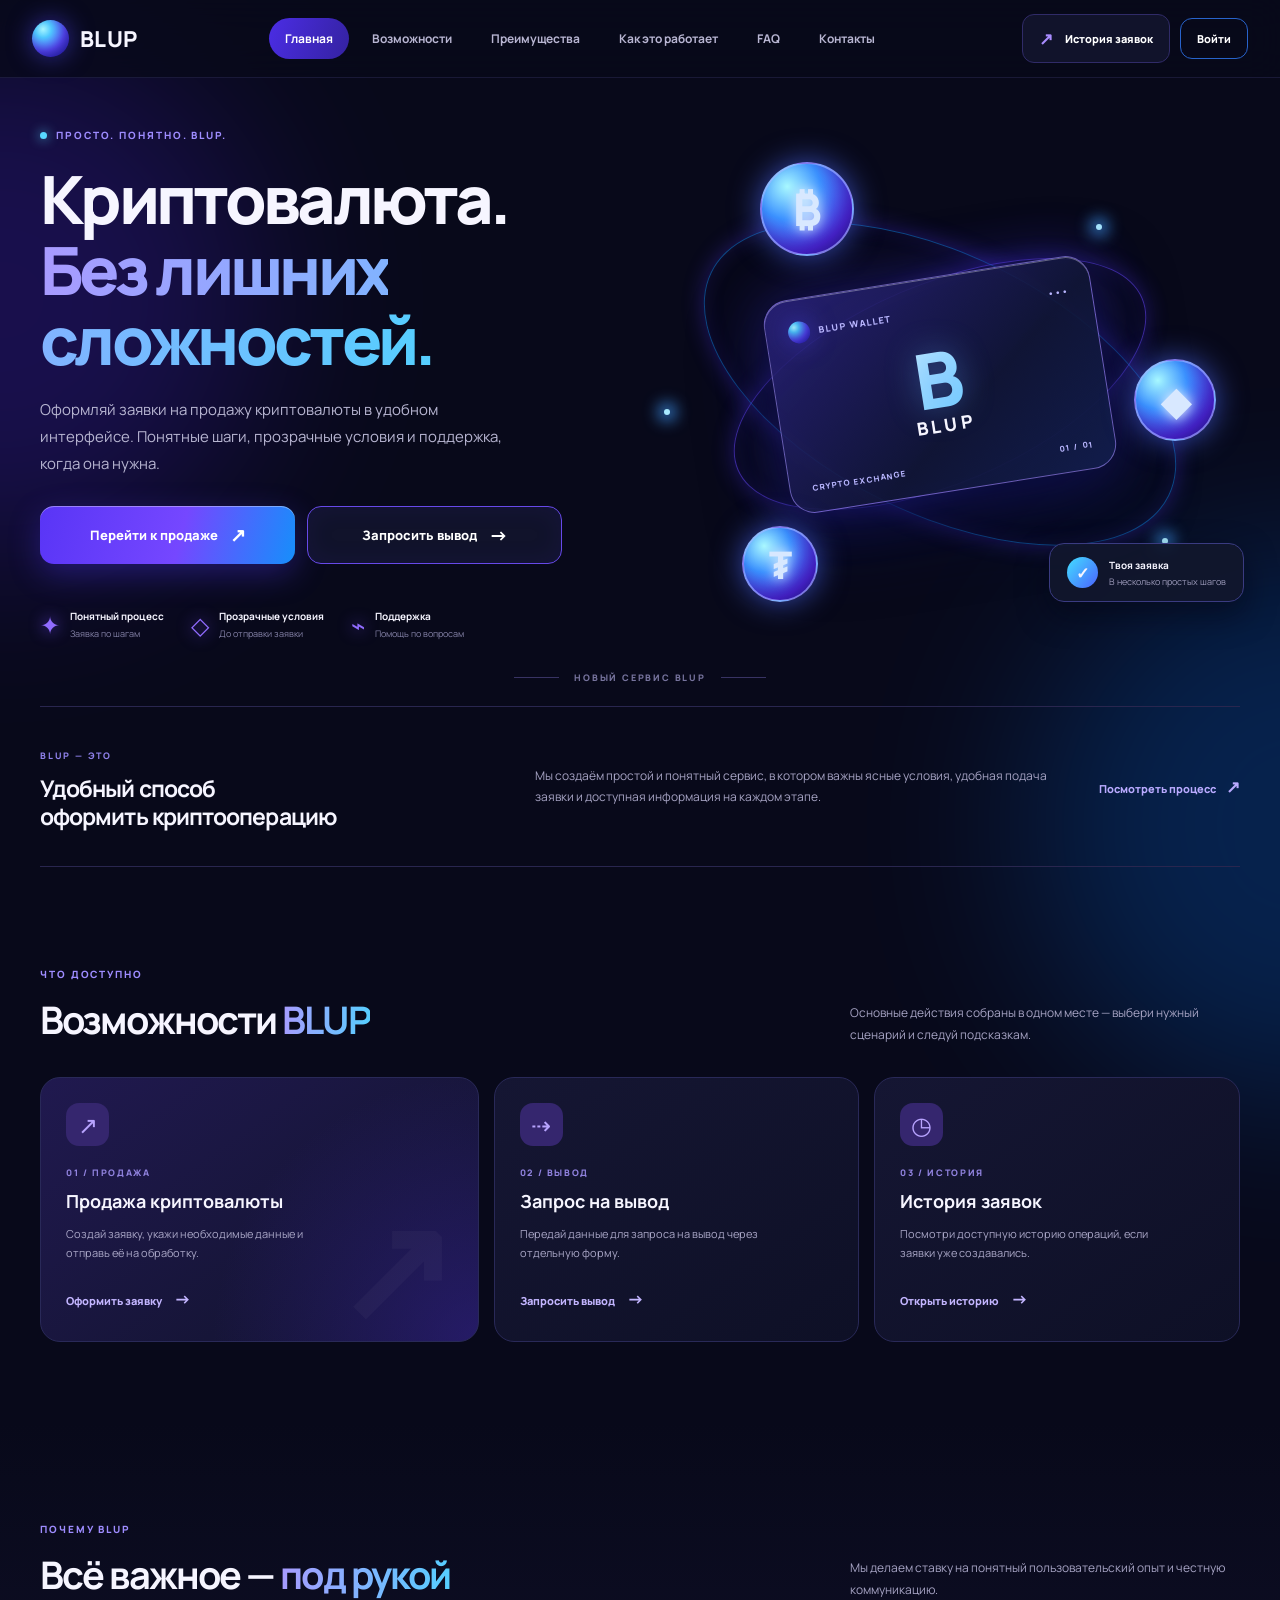
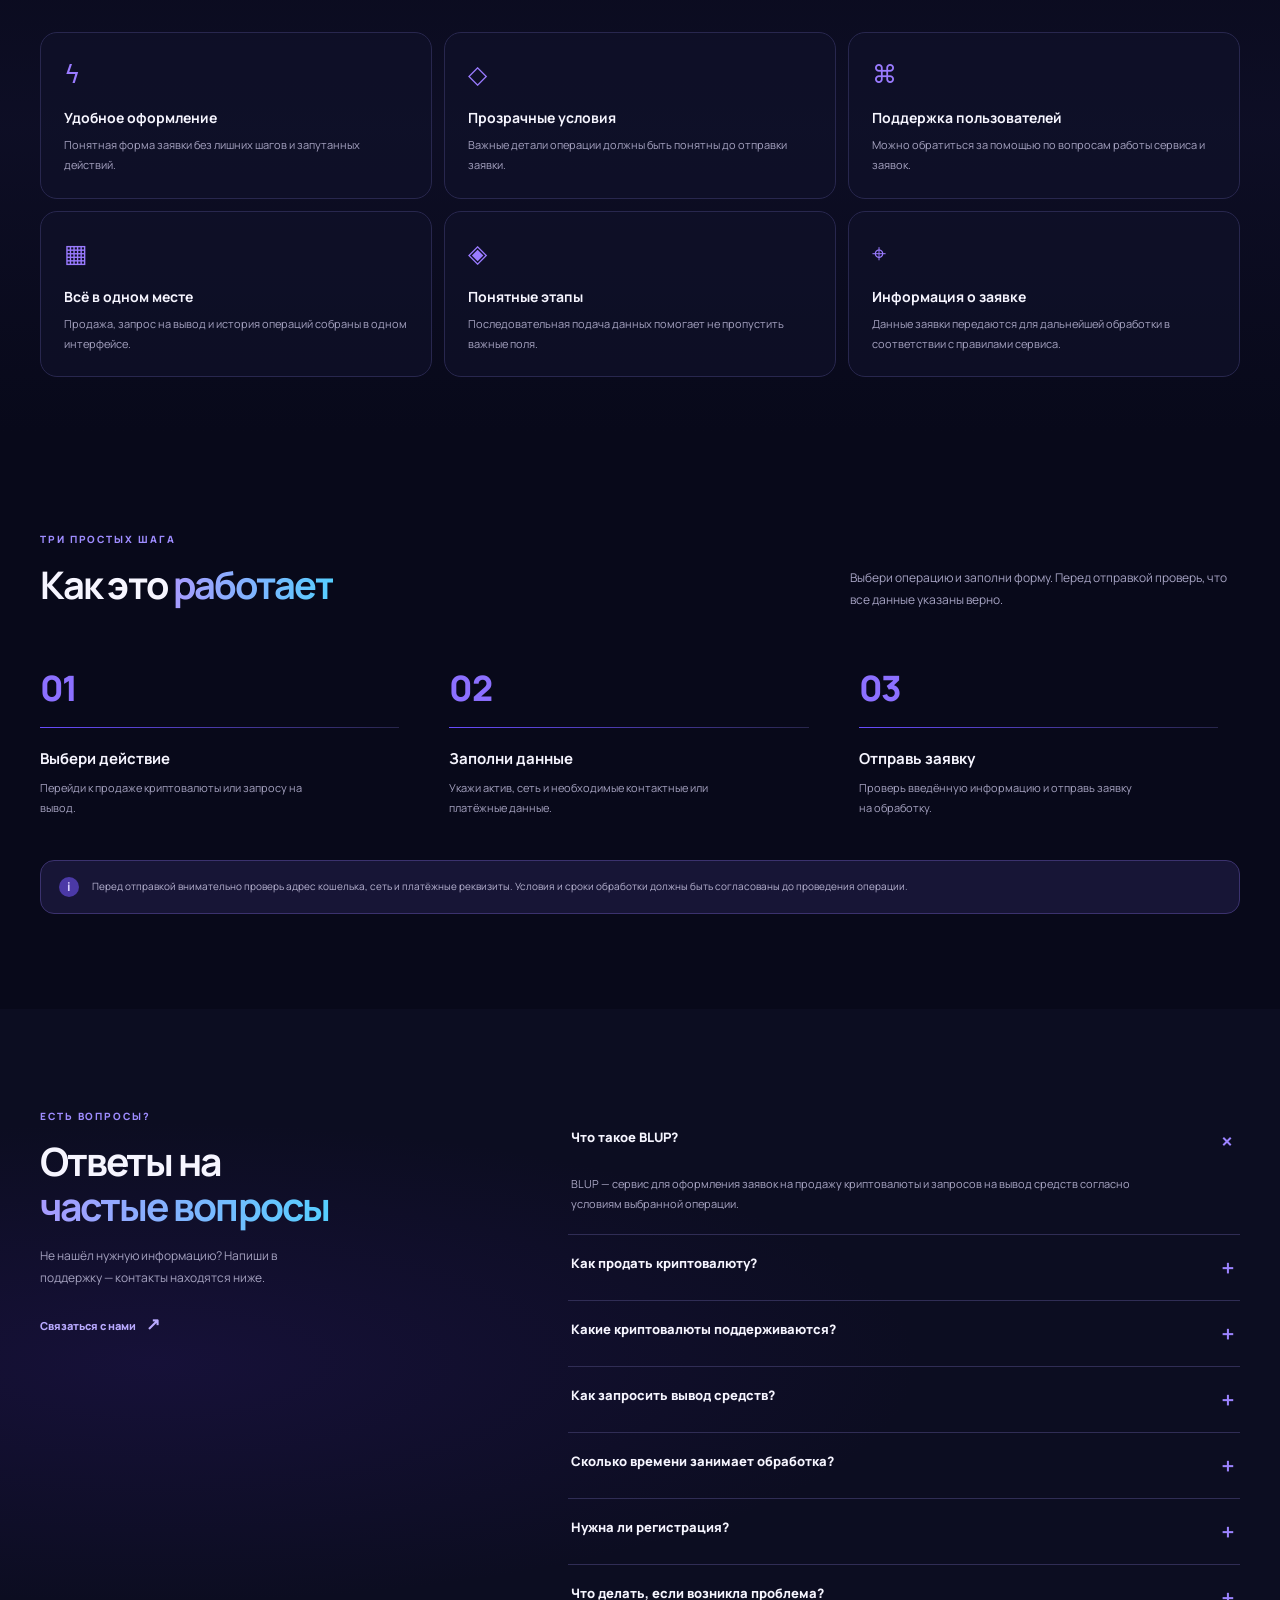
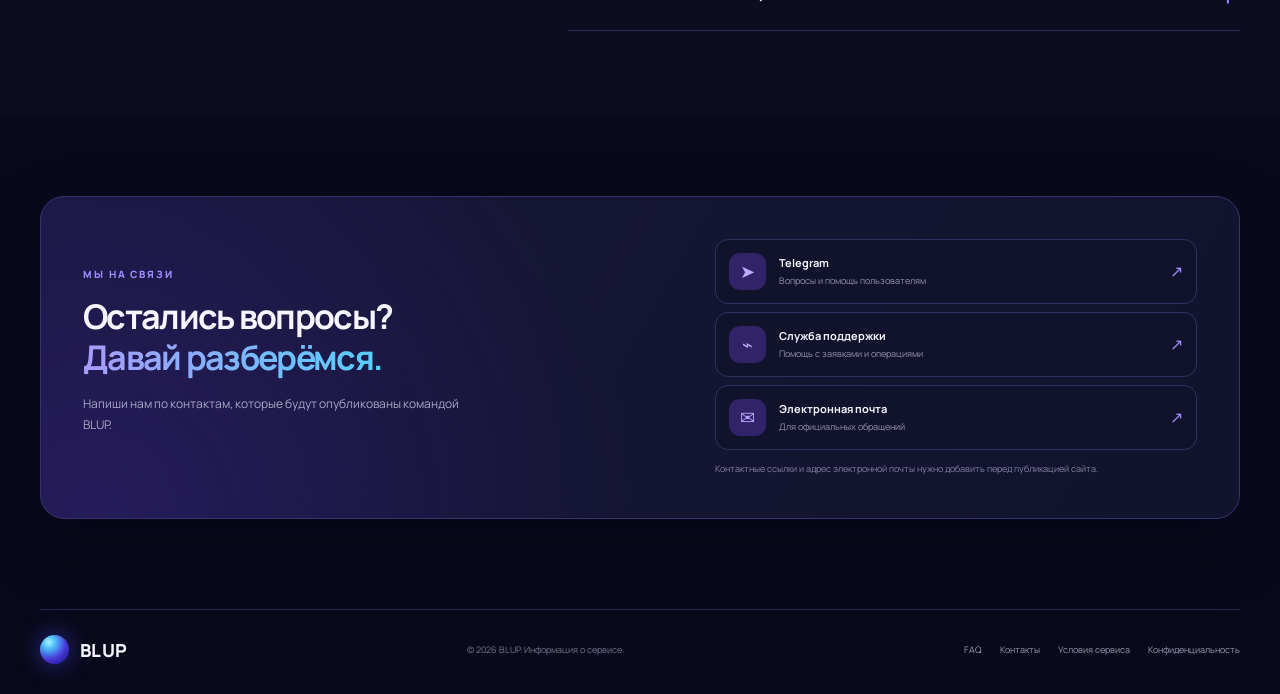
==== public/index.html @ 5ad62923 "Add files via upload" ====
<!doctype html>
<html lang="ru">
<head>
  <meta charset="utf-8">
  <meta name="viewport" content="width=device-width,initial-scale=1">
  <meta name="theme-color" content="#08091a">
  <meta name="description" content="BLUP — сервис для оформления заявок на продажу криптовалюты.">
  <title>BLUP — продажа криптовалюты</title>
  <link rel="preconnect" href="https://fonts.googleapis.com">
  <link rel="preconnect" href="https://fonts.gstatic.com" crossorigin>
  <link href="https://fonts.googleapis.com/css2?family=Manrope:wght@400;500;600;700;800;900&display=swap" rel="stylesheet">
  <link rel="stylesheet" href="/styles.css">
</head>
<body>
  <div class="ambient ambient-a"></div><div class="ambient ambient-b"></div>
  <header class="header">
    <a class="brand" href="#home" aria-label="BLUP — главная"><span class="brand-orb"></span><span>BLUP</span></a>
    <button class="menu-toggle" id="menuToggle" aria-label="Открыть меню"><i></i><i></i><i></i></button>
    <nav class="nav" id="nav">
      <a class="nav-link active" href="#home">Главная</a>
      <a class="nav-link" href="#features">Возможности</a>
      <a class="nav-link" href="#advantages">Преимущества</a>
      <a class="nav-link" href="#how">Как это работает</a>
      <a class="nav-link" href="#faq">FAQ</a>
      <a class="nav-link" href="#contacts">Контакты</a>
    </nav>
    <div class="header-actions">
      <button class="btn btn-ghost btn-small" id="historyBtn"><span>↗</span> История заявок</button>
      <button class="btn btn-outline btn-small" id="loginBtn">Войти</button>
      <div class="user-chip hidden" id="userChip"><span class="user-dot"></span><b id="userName"></b><button id="logoutBtn" title="Выйти">↗</button></div>
    </div>
  </header>

  <main>
    <section class="hero section-wrap" id="home">
      <div class="hero-copy">
        <div class="eyebrow"><span class="eyebrow-dot"></span> ПРОСТО. ПОНЯТНО. BLUP.</div>
        <h1>Криптовалюта.<br><span>Без лишних сложностей.</span></h1>
        <p class="hero-lead">Оформляй заявки на продажу криптовалюты в удобном интерфейсе. Понятные шаги, прозрачные условия и поддержка, когда она нужна.</p>
        <div class="hero-actions">
          <button class="btn btn-primary btn-large" data-open="sell">Перейти к продаже <span class="btn-arrow">↗</span></button>
          <button class="btn btn-glass btn-large" data-open="withdraw">Запросить вывод <span class="btn-arrow">→</span></button>
        </div>
        <div class="hero-trust">
          <div><span class="trust-icon">✦</span><span><b>Понятный процесс</b><small>Заявка по шагам</small></span></div>
          <div><span class="trust-icon">◇</span><span><b>Прозрачные условия</b><small>До отправки заявки</small></span></div>
          <div><span class="trust-icon">⌁</span><span><b>Поддержка</b><small>Помощь по вопросам</small></span></div>
        </div>
      </div>
      <div class="hero-art" aria-hidden="true">
        <div class="orbit orbit-one"></div><div class="orbit orbit-two"></div>
        <div class="coin coin-btc"><span>₿</span></div>
        <div class="coin coin-eth"><span>◆</span></div>
        <div class="coin coin-usdt"><span>₮</span></div>
        <div class="glass-card">
          <div class="card-top"><span class="brand-orb"></span><span>BLUP WALLET</span><i>•••</i></div>
          <div class="card-mark">B</div><div class="card-name">BLUP</div>
          <div class="card-bottom"><span>CRYPTO EXCHANGE</span><span>01 / 01</span></div>
        </div>
        <div class="spark spark-one"></div><div class="spark spark-two"></div><div class="spark spark-three"></div>
        <div class="float-label"><span class="float-check">✓</span><span><b>Твоя заявка</b><small>В несколько простых шагов</small></span></div>
      </div>
      <div class="hero-bottom-note"><span class="line"></span> НОВЫЙ СЕРВИС BLUP <span class="line"></span></div>
    </section>

    <section class="intro-strip section-wrap">
      <div><span class="strip-kicker">BLUP — ЭТО</span><h2>Удобный способ<br>оформить криптооперацию</h2></div>
      <p>Мы создаём простой и понятный сервис, в котором важны ясные условия, удобная подача заявки и доступная информация на каждом этапе.</p>
      <a class="text-link" href="#how">Посмотреть процесс <span>↗</span></a>
    </section>

    <section class="section-wrap section-block" id="features">
      <div class="section-heading"><div><div class="eyebrow">ЧТО ДОСТУПНО</div><h2>Возможности <span>BLUP</span></h2></div><p>Основные действия собраны в одном месте — выбери нужный сценарий и следуй подсказкам.</p></div>
      <div class="feature-grid">
        <article class="feature-card feature-main"><div class="feature-icon">↗</div><div class="feature-tag">01 / ПРОДАЖА</div><h3>Продажа криптовалюты</h3><p>Создай заявку, укажи необходимые данные и отправь её на обработку.</p><button class="card-action" data-open="sell">Оформить заявку <span>→</span></button><div class="feature-watermark">↗</div></article>
        <article class="feature-card"><div class="feature-icon">⇢</div><div class="feature-tag">02 / ВЫВОД</div><h3>Запрос на вывод</h3><p>Передай данные для запроса на вывод через отдельную форму.</p><button class="card-action" data-open="withdraw">Запросить вывод <span>→</span></button></article>
        <article class="feature-card"><div class="feature-icon">◷</div><div class="feature-tag">03 / ИСТОРИЯ</div><h3>История заявок</h3><p>Посмотри доступную историю операций, если заявки уже создавались.</p><button class="card-action" id="historyCardBtn">Открыть историю <span>→</span></button></article>
      </div>
    </section>

    <section class="advantages section-block" id="advantages">
      <div class="section-wrap">
        <div class="section-heading"><div><div class="eyebrow">ПОЧЕМУ BLUP</div><h2>Всё важное — <span>под рукой</span></h2></div><p>Мы делаем ставку на понятный пользовательский опыт и честную коммуникацию.</p></div>
        <div class="advantage-grid">
          <article class="advantage"><div class="adv-icon">ϟ</div><h3>Удобное оформление</h3><p>Понятная форма заявки без лишних шагов и запутанных действий.</p></article>
          <article class="advantage"><div class="adv-icon">◇</div><h3>Прозрачные условия</h3><p>Важные детали операции должны быть понятны до отправки заявки.</p></article>
          <article class="advantage"><div class="adv-icon">⌘</div><h3>Поддержка пользователей</h3><p>Можно обратиться за помощью по вопросам работы сервиса и заявок.</p></article>
          <article class="advantage"><div class="adv-icon">▦</div><h3>Всё в одном месте</h3><p>Продажа, запрос на вывод и история операций собраны в одном интерфейсе.</p></article>
          <article class="advantage"><div class="adv-icon">◈</div><h3>Понятные этапы</h3><p>Последовательная подача данных помогает не пропустить важные поля.</p></article>
          <article class="advantage"><div class="adv-icon">⌖</div><h3>Информация о заявке</h3><p>Данные заявки передаются для дальнейшей обработки в соответствии с правилами сервиса.</p></article>
        </div>
      </div>
    </section>

    <section class="section-wrap section-block" id="how">
      <div class="section-heading"><div><div class="eyebrow">ТРИ ПРОСТЫХ ШАГА</div><h2>Как это <span>работает</span></h2></div><p>Выбери операцию и заполни форму. Перед отправкой проверь, что все данные указаны верно.</p></div>
      <div class="steps">
        <article class="step"><div class="step-number">01</div><div class="step-line"></div><h3>Выбери действие</h3><p>Перейди к продаже криптовалюты или запросу на вывод.</p></article>
        <article class="step"><div class="step-number">02</div><div class="step-line"></div><h3>Заполни данные</h3><p>Укажи актив, сеть и необходимые контактные или платёжные данные.</p></article>
        <article class="step"><div class="step-number">03</div><div class="step-line"></div><h3>Отправь заявку</h3><p>Проверь введённую информацию и отправь заявку на обработку.</p></article>
      </div>
      <div class="notice"><span>i</span><p>Перед отправкой внимательно проверь адрес кошелька, сеть и платёжные реквизиты. Условия и сроки обработки должны быть согласованы до проведения операции.</p></div>
    </section>

    <section class="faq-section section-block" id="faq">
      <div class="section-wrap faq-layout">
        <div class="faq-intro"><div class="eyebrow">ЕСТЬ ВОПРОСЫ?</div><h2>Ответы на<br><span>частые вопросы</span></h2><p>Не нашёл нужную информацию? Напиши в поддержку — контакты находятся ниже.</p><a class="text-link" href="#contacts">Связаться с нами <span>↗</span></a></div>
        <div class="faq-list">
          <details open><summary>Что такое BLUP?<span>＋</span></summary><p>BLUP — сервис для оформления заявок на продажу криптовалюты и запросов на вывод средств согласно условиям выбранной операции.</p></details>
          <details><summary>Как продать криптовалюту?<span>＋</span></summary><p>Открой раздел «Продажа», укажи актив, сеть и запрашиваемые данные. Проверь информацию и отправь заявку.</p></details>
          <details><summary>Какие криптовалюты поддерживаются?<span>＋</span></summary><p>Доступные активы и сети отображаются в форме продажи. Перед отправкой убедись, что выбрал правильную сеть.</p></details>
          <details><summary>Как запросить вывод средств?<span>＋</span></summary><p>Перейди в раздел «Запрос на вывод», заполни форму и отправь заявку. Не указывай данные банковской карты, которые не требуются для операции.</p></details>
          <details><summary>Сколько времени занимает обработка?<span>＋</span></summary><p>Срок зависит от типа операции и текущих условий. Уточни актуальный срок у поддержки до отправки средств.</p></details>
          <details><summary>Нужна ли регистрация?<span>＋</span></summary><p>Для некоторых действий может быть достаточно гостевой заявки. Для доступа к функциям аккаунта воспользуйся входом или регистрацией.</p></details>
          <details><summary>Что делать, если возникла проблема?<span>＋</span></summary><p>Обратись в службу поддержки и укажи номер или детали заявки. Не отправляй пароли и секретные фразы.</p></details>
        </div>
      </div>
    </section>

    <section class="contact-section section-block" id="contacts">
      <div class="section-wrap contact-panel">
        <div><div class="eyebrow">МЫ НА СВЯЗИ</div><h2>Остались вопросы?<br><span>Давай разберёмся.</span></h2><p>Напиши нам по контактам, которые будут опубликованы командой BLUP.</p></div>
        <div class="contact-links">
          <a class="contact-link" href="#" data-placeholder="telegram"><span class="contact-icon">➤</span><span><b>Telegram</b><small>Вопросы и помощь пользователям</small></span><i>↗</i></a>
          <a class="contact-link" href="#" data-placeholder="support"><span class="contact-icon">⌁</span><span><b>Служба поддержки</b><small>Помощь с заявками и операциями</small></span><i>↗</i></a>
          <a class="contact-link" href="#" data-placeholder="email"><span class="contact-icon">✉</span><span><b>Электронная почта</b><small>Для официальных обращений</small></span><i>↗</i></a>
          <p class="contact-hint">Контактные ссылки и адрес электронной почты нужно добавить перед публикацией сайта.</p>
        </div>
      </div>
    </section>
  </main>

  <footer class="footer section-wrap">
    <a class="brand" href="#home"><span class="brand-orb"></span><span>BLUP</span></a>
    <span class="footer-copy">© <span id="year"></span> BLUP. Информация о сервисе.</span>
    <div class="footer-links"><a href="#faq">FAQ</a><a href="#contacts">Контакты</a><a href="#" data-placeholder="terms">Условия сервиса</a><a href="#" data-placeholder="privacy">Конфиденциальность</a></div>
  </footer>

  <div class="modal-backdrop" id="modalBackdrop" aria-hidden="true">
    <section class="modal" role="dialog" aria-modal="true" aria-labelledby="modalTitle">
      <button class="modal-close" id="modalClose" aria-label="Закрыть">×</button>
      <div class="modal-eyebrow" id="modalEyebrow">BLUP / ЗАЯВКА</div><h2 id="modalTitle">Продажа криптовалюты</h2><p class="modal-desc" id="modalDesc">Заполни данные для оформления заявки.</p>
      <form id="operationForm">
        <div class="form-grid" id="operationFields"></div>
        <p class="form-message" id="operationMessage"></p>
        <button class="btn btn-primary btn-submit" type="submit">Отправить заявку <span>↗</span></button>
      </form>
    </section>
  </div>

  <div class="modal-backdrop" id="authBackdrop" aria-hidden="true">
    <section class="modal auth-modal" role="dialog" aria-modal="true" aria-labelledby="authTitle">
      <button class="modal-close" id="authClose" aria-label="Закрыть">×</button>
      <div class="modal-eyebrow">BLUP / АККАУНТ</div><h2 id="authTitle">Вход в аккаунт</h2><p class="modal-desc">Войди или создай аккаунт, чтобы пользоваться возможностями сервиса.</p>
      <div class="auth-tabs"><button class="selected" data-auth="login">Войти</button><button data-auth="register">Регистрация</button></div>
      <form id="authForm"><label>Никнейм<input name="nickname" minlength="3" required placeholder="Твой никнейм" autocomplete="username"></label><label>Пароль<input name="password" type="password" minlength="4" required placeholder="Пароль" autocomplete="current-password"></label><p class="form-message" id="authMessage"></p><button class="btn btn-primary btn-submit" type="submit" id="authSubmit">Войти <span>↗</span></button></form>
    </section>
  </div>

  <div class="modal-backdrop" id="historyBackdrop" aria-hidden="true">
    <section class="modal history-modal" role="dialog" aria-modal="true" aria-labelledby="historyTitle">
      <button class="modal-close" id="historyClose" aria-label="Закрыть">×</button>
      <div class="modal-eyebrow">BLUP / АКТИВНОСТЬ</div><h2 id="historyTitle">История заявок</h2><p class="modal-desc">Последние заявки, зарегистрированные в системе.</p>
      <div id="historyContent" class="history-content"><div class="empty-state"><span>◷</span><b>Здесь пока пусто</b><small>Когда появятся заявки, они отобразятся в этом разделе.</small></div></div>
    </section>
  </div>
  <div class="toast" id="toast"></div>
  <script src="/app.js"></script>
</body>
</html>
---- styles.css ----
*{box-sizing:border-box}html{scroll-behavior:smooth;scroll-padding-top:100px}body{margin:0;background:#08091a;color:#f6f5ff;font-family:Manrope,Arial,sans-serif;overflow-x:hidden}button,input{font:inherit}button,a{-webkit-tap-highlight-color:transparent}a{color:inherit;text-decoration:none}.ambient{position:absolute;pointer-events:none;filter:blur(90px);opacity:.22;z-index:-1;border-radius:50%}.ambient-a{width:520px;height:520px;background:#5528ff;top:40px;left:-260px}.ambient-b{width:550px;height:550px;background:#007bff;top:550px;right:-300px}.section-wrap{width:min(1200px,calc(100% - 64px));margin-inline:auto}.header{height:78px;padding:0 max(32px,calc((100vw - 1400px)/2));display:flex;align-items:center;gap:38px;border-bottom:1px solid rgba(148,143,255,.13);background:rgba(8,9,26,.78);backdrop-filter:blur(18px);position:sticky;top:0;z-index:20}.brand{display:inline-flex;align-items:center;gap:11px;font-size:22px;font-weight:900;letter-spacing:.02em;white-space:nowrap}.brand-orb{width:37px;height:37px;border-radius:50%;display:inline-block;background:radial-gradient(circle at 30% 25%,#a7f5ff 0,#50c9ff 22%,#604dff 58%,#2414a5 100%);box-shadow:0 0 24px #5049ff8c,inset -5px -7px 12px #090d6c66}.nav{display:flex;align-items:center;gap:7px;flex:1;justify-content:center}.nav-link{font-size:12px;font-weight:700;color:#b8b6d2;padding:12px 16px;border-radius:30px;transition:.2s}.nav-link:hover,.nav-link.active{background:linear-gradient(110deg,#4b2de5,#3422a0);color:white}.header-actions{display:flex;gap:10px;align-items:center}.btn{border:0;cursor:pointer;border-radius:14px;font-weight:800;color:white;display:inline-flex;align-items:center;justify-content:center;gap:12px;transition:transform .2s,box-shadow .2s,background .2s}.btn:hover{transform:translateY(-2px)}.btn-small{font-size:11px;padding:12px 16px;border-radius:12px}.btn-ghost{background:#11132b;border:1px solid #302b68}.btn-ghost span{color:#a98cff;font-size:17px}.btn-outline{background:transparent;border:1px solid #2863cb}.btn-primary{background:linear-gradient(105deg,#5935f6 0%,#7547ff 55%,#168ffb 100%);box-shadow:0 10px 32px #5139ff55,inset 0 1px 0 #ffffff5c}.btn-primary:hover{box-shadow:0 14px 40px #5139ff80}.btn-glass{background:#11132b;border:1px solid #6749e9;box-shadow:inset 0 0 24px #3825a522}.btn-large{height:58px;padding:0 24px;min-width:255px;font-size:13px}.btn-arrow{font-size:19px}.menu-toggle{display:none;background:none;border:0}.user-chip{display:flex;align-items:center;gap:8px;border:1px solid #34306c;border-radius:12px;padding:8px 10px;font-size:12px}.user-dot{width:8px;height:8px;border-radius:50%;background:#55e2b1}.user-chip button{background:none;border:0;color:#aaa5d4;cursor:pointer}.hidden{display:none!important}
.hero{min-height:620px;position:relative;display:grid;grid-template-columns:1fr 1fr;align-items:center;padding-top:50px;padding-bottom:65px}.hero-copy{position:relative;z-index:2;max-width:590px}.eyebrow{font-size:10px;letter-spacing:.19em;font-weight:900;color:#9e8cff;display:flex;align-items:center;gap:9px}.eyebrow-dot{width:7px;height:7px;border-radius:50%;background:#58d8ff;box-shadow:0 0 12px #58d8ff}.hero h1{font-size:clamp(42px,5.2vw,68px);line-height:1.06;letter-spacing:-.055em;margin:22px 0 20px;font-weight:900}.hero h1 span,.section-heading h2 span,.faq-intro h2 span,.contact-panel h2 span{background:linear-gradient(95deg,#a99aff,#55cfff);background-clip:text;-webkit-background-clip:text;color:transparent}.hero-lead{max-width:490px;color:#b7b5d1;font-size:15px;line-height:1.8;margin:0 0 29px}.hero-actions{display:flex;gap:12px;flex-wrap:wrap}.hero-trust{display:flex;gap:27px;margin-top:44px;flex-wrap:wrap}.hero-trust>div{display:flex;gap:10px;align-items:center}.trust-icon{font-size:24px;color:#916cff;text-shadow:0 0 16px #704aff}.hero-trust b,.hero-trust small{display:block}.hero-trust b{font-size:10px}.hero-trust small{font-size:9px;color:#8583a8;margin-top:4px}.hero-art{height:500px;position:relative;display:flex;align-items:center;justify-content:center}.orbit{position:absolute;width:440px;height:200px;border:1px solid #6847ff99;border-radius:50%;transform:rotate(-23deg);box-shadow:0 0 22px #5638ff55,inset 0 0 20px #5638ff22}.orbit-two{width:510px;height:260px;transform:rotate(26deg);border-color:#168fff77}.glass-card{position:relative;width:330px;height:215px;border:1px solid #a18aff99;border-radius:25px;background:linear-gradient(140deg,#2b2380dd,#111638ed 60%,#111c4b);box-shadow:0 25px 75px #060b3ccc,0 0 55px #5038ff55,inset 0 1px 0 #ffffff55;transform:rotate(-9deg);padding:22px;z-index:2}.card-top,.card-bottom{display:flex;align-items:center;justify-content:space-between;color:#b9b6ff;font-size:9px;letter-spacing:.14em;font-weight:800}.card-top .brand-orb{width:22px;height:22px;margin-right:8px}.card-top{justify-content:flex-start}.card-top i{margin-left:auto;font-style:normal}.card-mark{font-size:77px;line-height:1;font-weight:900;text-align:center;margin-top:17px;background:linear-gradient(140deg,#fff,#79cfff 65%,#a184ff);background-clip:text;-webkit-background-clip:text;color:transparent;text-shadow:0 0 32px #65aaff66}.card-name{text-align:center;font-size:18px;font-weight:900;letter-spacing:.2em;margin-top:-3px}.card-bottom{position:absolute;bottom:19px;left:22px;right:22px;font-size:8px}.coin{position:absolute;width:94px;height:94px;border-radius:50%;display:grid;place-items:center;background:radial-gradient(circle at 28% 25%,#a7f8ff,#3b91ff 35%,#5427dc 72%,#20146e);border:2px solid #a2b4ff99;box-shadow:0 0 30px #4e6cffaa,inset -8px -10px 16px #110b7555;z-index:3}.coin span{font-size:45px;font-weight:800;color:#d8e8ff;text-shadow:0 0 13px #fff}.coin-btc{top:28px;left:20%}.coin-eth{right:4%;top:45%;width:82px;height:82px}.coin-eth span{font-size:38px}.coin-usdt{bottom:32px;left:17%;width:76px;height:76px}.coin-usdt span{font-size:38px}.spark{position:absolute;width:6px;height:6px;background:#a9eaff;box-shadow:0 0 16px 5px #429fff;border-radius:50%}.spark-one{top:18%;right:23%}.spark-two{bottom:18%;right:12%}.spark-three{top:55%;left:4%}.float-label{position:absolute;bottom:32px;right:-4px;display:flex;gap:11px;align-items:center;padding:13px 17px;border-radius:15px;background:#11162de8;border:1px solid #3a3b81;box-shadow:0 12px 30px #03051588;z-index:4}.float-check{width:31px;height:31px;border-radius:50%;display:grid;place-items:center;background:linear-gradient(130deg,#42dfff,#4b63ff);font-weight:900}.float-label b,.float-label small{display:block}.float-label b{font-size:10px}.float-label small{font-size:9px;color:#9c9aba;margin-top:3px}.hero-bottom-note{position:absolute;bottom:22px;left:0;right:0;display:flex;justify-content:center;align-items:center;gap:15px;color:#77749e;font-size:9px;letter-spacing:.2em;font-weight:800}.hero-bottom-note .line{width:45px;height:1px;background:#383363}
.intro-strip{display:grid;grid-template-columns:1fr 1.15fr auto;align-items:center;gap:38px;padding:35px 0;border-top:1px solid #29264f;border-bottom:1px solid #29264f}.strip-kicker{font-size:9px;color:#8e80e9;letter-spacing:.2em;font-weight:900}.intro-strip h2{font-size:23px;line-height:1.25;margin:10px 0 0;letter-spacing:-.04em}.intro-strip p,.section-heading>p{font-size:12px;line-height:1.8;color:#a6a3c3;margin:0}.text-link{font-size:11px;font-weight:800;color:#b9aaff;white-space:nowrap}.text-link span{font-size:17px;margin-left:8px}.section-block{padding-top:100px;padding-bottom:25px}.section-heading{display:flex;align-items:end;justify-content:space-between;gap:30px;margin-bottom:32px}.section-heading h2{font-size:38px;letter-spacing:-.05em;margin:12px 0 0}.section-heading>p{max-width:390px}.feature-grid{display:grid;grid-template-columns:1.2fr 1fr 1fr;gap:15px}.feature-card{position:relative;overflow:hidden;min-height:265px;border:1px solid #292958;border-radius:20px;background:linear-gradient(145deg,#151633,#0e1026);padding:25px;transition:.25s}.feature-card:hover,.advantage:hover{transform:translateY(-5px);border-color:#6550cb;box-shadow:0 18px 45px #050616}.feature-main{background:radial-gradient(circle at 100% 100%,#37229a88,transparent 52%),linear-gradient(145deg,#20194f,#11132c)}.feature-icon{width:43px;height:43px;border-radius:13px;background:#35266e;color:#b8a4ff;display:grid;place-items:center;font-size:24px;margin-bottom:20px}.feature-tag{font-size:9px;color:#9183df;letter-spacing:.18em;font-weight:900}.feature-card h3{font-size:18px;margin:10px 0}.feature-card p{font-size:11px;line-height:1.75;color:#aaa7c7;max-width:270px;min-height:40px}.card-action{border:0;background:none;color:#c3b5ff;font-size:11px;font-weight:800;padding:12px 0 0;cursor:pointer}.card-action span{font-size:17px;margin-left:10px}.feature-watermark{position:absolute;right:22px;bottom:-25px;font-size:145px;color:#ffffff08;font-weight:900}
.advantages{background:linear-gradient(180deg,#11112c00,#11112c99,#11112c00);margin-top:55px;padding-bottom:55px}.advantage-grid{display:grid;grid-template-columns:repeat(3,1fr);gap:12px}.advantage{border:1px solid #28274e;border-radius:17px;padding:23px;background:#101229a8;transition:.25s}.adv-icon{font-size:25px;color:#9a7bff;margin-bottom:17px}.advantage h3{font-size:14px;margin:0 0 8px}.advantage p{font-size:11px;line-height:1.8;color:#a6a3c1;margin:0}
.steps{display:grid;grid-template-columns:repeat(3,1fr);gap:28px}.step{position:relative;padding:22px 22px 20px 0}.step-number{font-size:35px;font-weight:900;letter-spacing:-.05em;color:#8c70ff}.step-line{height:1px;background:linear-gradient(90deg,#684cff,#28264c);margin:15px 0 20px}.step h3{font-size:15px;margin:0 0 9px}.step p{font-size:11px;color:#a6a3c1;line-height:1.8;margin:0;max-width:280px}.notice{display:flex;align-items:flex-start;gap:13px;padding:16px 18px;border:1px solid #3b326e;background:#171536;border-radius:14px;margin-top:22px}.notice>span{width:20px;height:20px;flex:none;display:grid;place-items:center;border-radius:50%;background:#4b39a6;color:#d9d2ff;font-size:12px;font-weight:900}.notice p{font-size:10px;line-height:1.8;color:#b7b3d1;margin:0}
.faq-section{background:radial-gradient(ellipse at 12% 50%,#25165b66,transparent 48%),#0c0d21;margin-top:70px;padding-bottom:85px}.faq-layout{display:grid;grid-template-columns:.8fr 1.2fr;gap:80px}.faq-intro h2{font-size:39px;line-height:1.16;letter-spacing:-.05em;margin:16px 0}.faq-intro p{font-size:12px;line-height:1.8;color:#a6a3c1;max-width:300px;margin-bottom:23px}.faq-list details{border-bottom:1px solid #302d55;padding:0 3px}.faq-list summary{list-style:none;cursor:pointer;padding:19px 0;font-size:13px;font-weight:800;display:flex;justify-content:space-between;gap:20px}.faq-list summary::-webkit-details-marker{display:none}.faq-list summary span{color:#9c83ff;font-size:19px;transition:.2s}.faq-list details[open] summary span{transform:rotate(45deg)}.faq-list details p{font-size:11px;line-height:1.85;color:#aaa7c5;margin:0;padding:0 35px 19px 0;max-width:600px}
.contact-section{padding-top:80px;padding-bottom:90px}.contact-panel{display:grid;grid-template-columns:1fr .85fr;gap:65px;align-items:center;border:1px solid #39316e;border-radius:24px;padding:42px;background:radial-gradient(circle at 5% 100%,#4429a655,transparent 45%),linear-gradient(120deg,#171638,#11142d);box-shadow:0 25px 65px #03041366}.contact-panel h2{font-size:34px;line-height:1.2;letter-spacing:-.05em;margin:15px 0}.contact-panel>div:first-child p{font-size:12px;line-height:1.8;color:#aaa7c5;max-width:390px}.contact-links{display:flex;flex-direction:column;gap:8px}.contact-link{display:flex;align-items:center;gap:13px;padding:13px;border-radius:13px;border:1px solid #34305e;background:#10132b}.contact-icon{width:37px;height:37px;border-radius:11px;background:#312367;color:#bbaaff;display:grid;place-items:center;font-size:18px}.contact-link b,.contact-link small{display:block}.contact-link b{font-size:11px}.contact-link small{font-size:9px;color:#9692b3;margin-top:4px}.contact-link i{font-style:normal;margin-left:auto;color:#a18aff}.contact-hint{font-size:9px;color:#8582a2;line-height:1.6;margin:4px 0 0}
.footer{display:flex;align-items:center;justify-content:space-between;gap:25px;padding-top:25px;padding-bottom:30px;border-top:1px solid #29264d}.footer .brand{font-size:18px}.footer .brand-orb{width:29px;height:29px}.footer-copy{font-size:9px;color:#777593}.footer-links{display:flex;gap:18px;flex-wrap:wrap}.footer-links a{font-size:9px;color:#9c99b8}
.modal-backdrop{position:fixed;inset:0;background:#030411c9;backdrop-filter:blur(12px);z-index:50;display:none;align-items:center;justify-content:center;padding:20px}.modal-backdrop.open{display:flex}.modal{width:min(520px,100%);max-height:90vh;overflow:auto;position:relative;border:1px solid #51449b;border-radius:22px;padding:32px;background:linear-gradient(145deg,#19183d,#0d1027);box-shadow:0 30px 100px #000b}.modal-close{position:absolute;right:17px;top:14px;width:34px;height:34px;border-radius:10px;border:1px solid #383361;background:#171632;color:#c9c4e7;font-size:22px;cursor:pointer}.modal-eyebrow{font-size:9px;color:#9a85ff;font-weight:900;letter-spacing:.18em}.modal h2{font-size:25px;letter-spacing:-.04em;margin:12px 0 7px}.modal-desc{font-size:11px;line-height:1.7;color:#a5a1c0;margin:0 0 22px}.form-grid{display:grid;grid-template-columns:1fr 1fr;gap:13px}.form-grid label,.auth-modal label{display:flex;flex-direction:column;gap:7px;font-size:10px;font-weight:800;color:#c7c3df}.form-grid label.full{grid-column:1/-1}.form-grid input,.form-grid select,.auth-modal input{width:100%;height:44px;border-radius:10px;border:1px solid #3b3868;background:#0c1026;color:#f5f2ff;padding:0 12px;outline:none;font-size:11px}.form-grid input:focus,.form-grid select:focus,.auth-modal input:focus{border-color:#8b70ff;box-shadow:0 0 0 3px #7655ff20}.form-grid input::placeholder,.auth-modal input::placeholder{color:#696785}.form-message{min-height:17px;font-size:10px;color:#ff9aaf;line-height:1.5}.btn-submit{height:48px;width:100%;font-size:12px}.auth-tabs{display:flex;padding:4px;background:#0c1026;border:1px solid #33305e;border-radius:11px;margin-bottom:18px}.auth-tabs button{flex:1;border:0;background:none;color:#9995b8;border-radius:8px;padding:10px;font-size:11px;font-weight:800;cursor:pointer}.auth-tabs button.selected{background:#3e2b9a;color:#fff}.auth-modal label{margin-bottom:13px}.history-modal{width:min(650px,100%)}.history-content{max-height:390px;overflow:auto}.empty-state{display:flex;align-items:center;flex-direction:column;text-align:center;padding:42px 10px;color:#a9a5c5}.empty-state span{font-size:30px;color:#9175ff;margin-bottom:12px}.empty-state b{font-size:13px;color:#f4f1ff}.empty-state small{font-size:10px;margin-top:7px}.history-row{display:grid;grid-template-columns:1fr 1fr 1fr;gap:12px;padding:13px 2px;border-bottom:1px solid #302d55;font-size:10px}.history-row b{display:block;font-size:11px}.history-row small{display:block;color:#918eae;margin-top:4px}.toast{position:fixed;bottom:25px;left:50%;transform:translate(-50%,20px);opacity:0;pointer-events:none;background:#25204d;border:1px solid #6d59c7;border-radius:12px;padding:12px 18px;font-size:11px;z-index:80;transition:.25s;box-shadow:0 10px 35px #0008}.toast.show{opacity:1;transform:translate(-50%,0)}
@media(max-width:1050px){.header{gap:20px}.nav{gap:0}.nav-link{padding:10px 9px;font-size:10px}.hero{grid-template-columns:1.05fr .95fr}.hero-art{transform:scale(.88)}.hero-trust{gap:15px}.intro-strip{grid-template-columns:1fr 1.2fr}.intro-strip .text-link{grid-column:2}.faq-layout{gap:40px}}
@media(max-width:760px){.section-wrap{width:calc(100% - 36px)}.header{height:68px;padding:0 18px;justify-content:space-between}.brand{font-size:19px}.brand-orb{width:32px;height:32px}.menu-toggle{display:flex;flex-direction:column;gap:5px;padding:8px;margin-left:auto}.menu-toggle i{display:block;width:21px;height:2px;background:#d9d4ff;border-radius:2px}.nav{display:none;position:absolute;top:67px;left:0;right:0;padding:13px 18px 18px;background:#0c0d22;border-bottom:1px solid #302b61;flex-direction:column;align-items:stretch}.nav.open{display:flex}.nav-link{padding:12px}.header-actions{gap:6px}.header-actions .btn-small{padding:9px 10px;font-size:9px}.header-actions .btn-ghost span{display:none}.user-chip{font-size:9px;padding:7px}.hero{display:flex;flex-direction:column;align-items:stretch;padding-top:65px;padding-bottom:65px;min-height:auto}.hero h1{font-size:clamp(39px,11vw,58px)}.hero-lead{font-size:13px}.hero-actions{display:grid;grid-template-columns:1fr}.btn-large{width:100%;height:53px}.hero-trust{margin-top:28px;gap:15px}.hero-trust>div{flex:1;min-width:105px}.hero-trust b{font-size:9px}.hero-art{height:330px;transform:scale(.82);transform-origin:center top;margin:12px -30px -35px}.orbit{width:350px;height:165px}.orbit-two{width:400px;height:210px}.glass-card{width:270px;height:180px}.card-mark{font-size:60px;margin-top:12px}.coin-btc{left:14%;top:3%}.coin-eth{right:7%;top:40%}.coin-usdt{left:13%;bottom:2%}.float-label{right:2%;bottom:10px}.hero-bottom-note{bottom:15px;font-size:8px}.intro-strip{grid-template-columns:1fr;gap:15px;padding:27px 0}.intro-strip h2{font-size:21px}.intro-strip .text-link{grid-column:auto}.section-block{padding-top:70px}.section-heading{display:block}.section-heading h2{font-size:31px}.section-heading>p{margin-top:14px}.feature-grid{grid-template-columns:1fr}.feature-card{min-height:235px}.advantage-grid{grid-template-columns:1fr 1fr}.advantage{padding:17px}.advantage h3{font-size:12px}.advantage p{font-size:10px}.steps{grid-template-columns:1fr;gap:4px}.step{padding:12px 0}.step-line{margin:9px 0 13px}.step-number{font-size:29px}.notice{padding:13px}.faq-section{margin-top:45px;padding-bottom:60px}.faq-layout{grid-template-columns:1fr;gap:30px}.faq-intro h2{font-size:34px}.faq-list summary{font-size:12px}.contact-section{padding-top:55px;padding-bottom:60px}.contact-panel{grid-template-columns:1fr;gap:25px;padding:25px 18px}.contact-panel h2{font-size:29px}.footer{flex-wrap:wrap}.footer-copy{order:3;width:100%}.footer-links{gap:12px}.modal{padding:27px 20px}.form-grid{grid-template-columns:1fr}.form-grid label.full{grid-column:auto}}
@media(max-width:390px){.header-actions .btn-ghost{display:none}.hero-trust{gap:9px}.hero-trust>div{min-width:90px}.trust-icon{font-size:19px}.hero-trust b{font-size:8px}.hero-trust small{font-size:8px}.advantage-grid{grid-template-columns:1fr}.hero-art{transform:scale(.7);margin-left:-55px;margin-right:-55px;margin-bottom:-70px}}
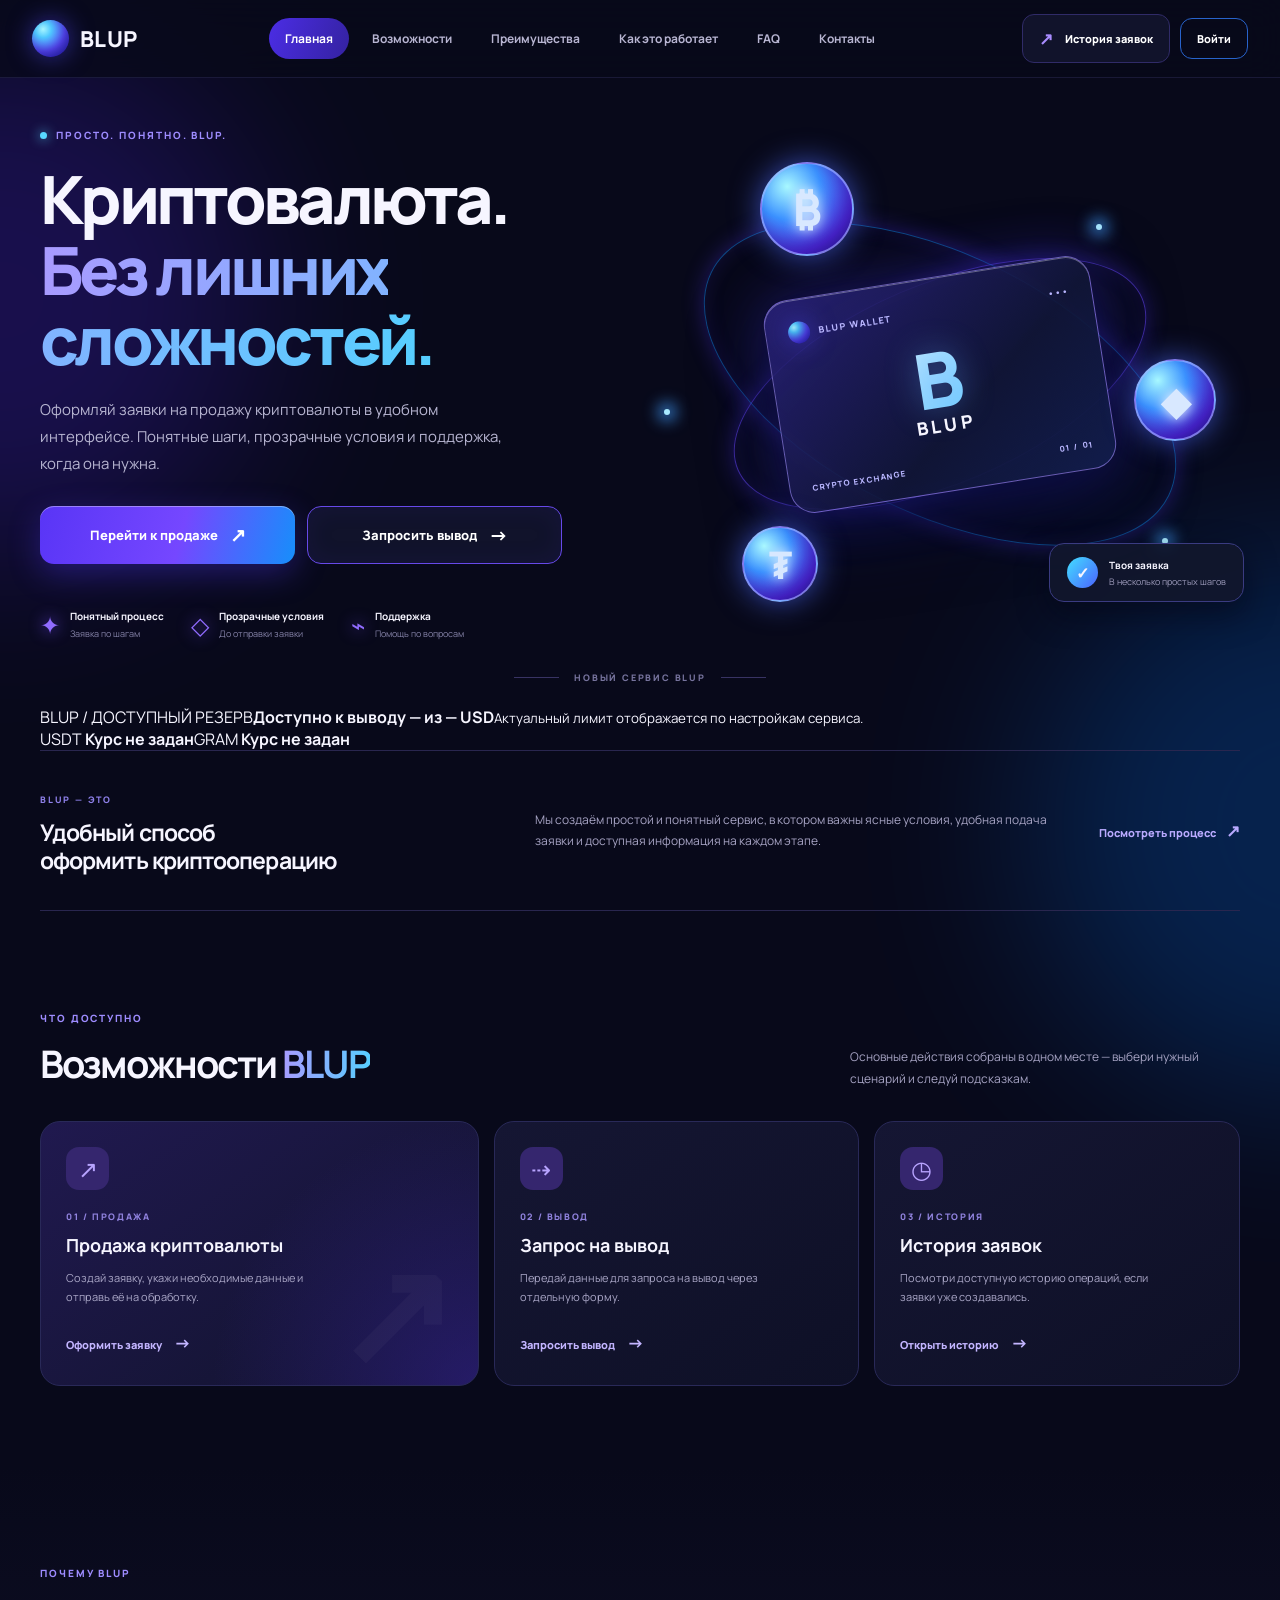
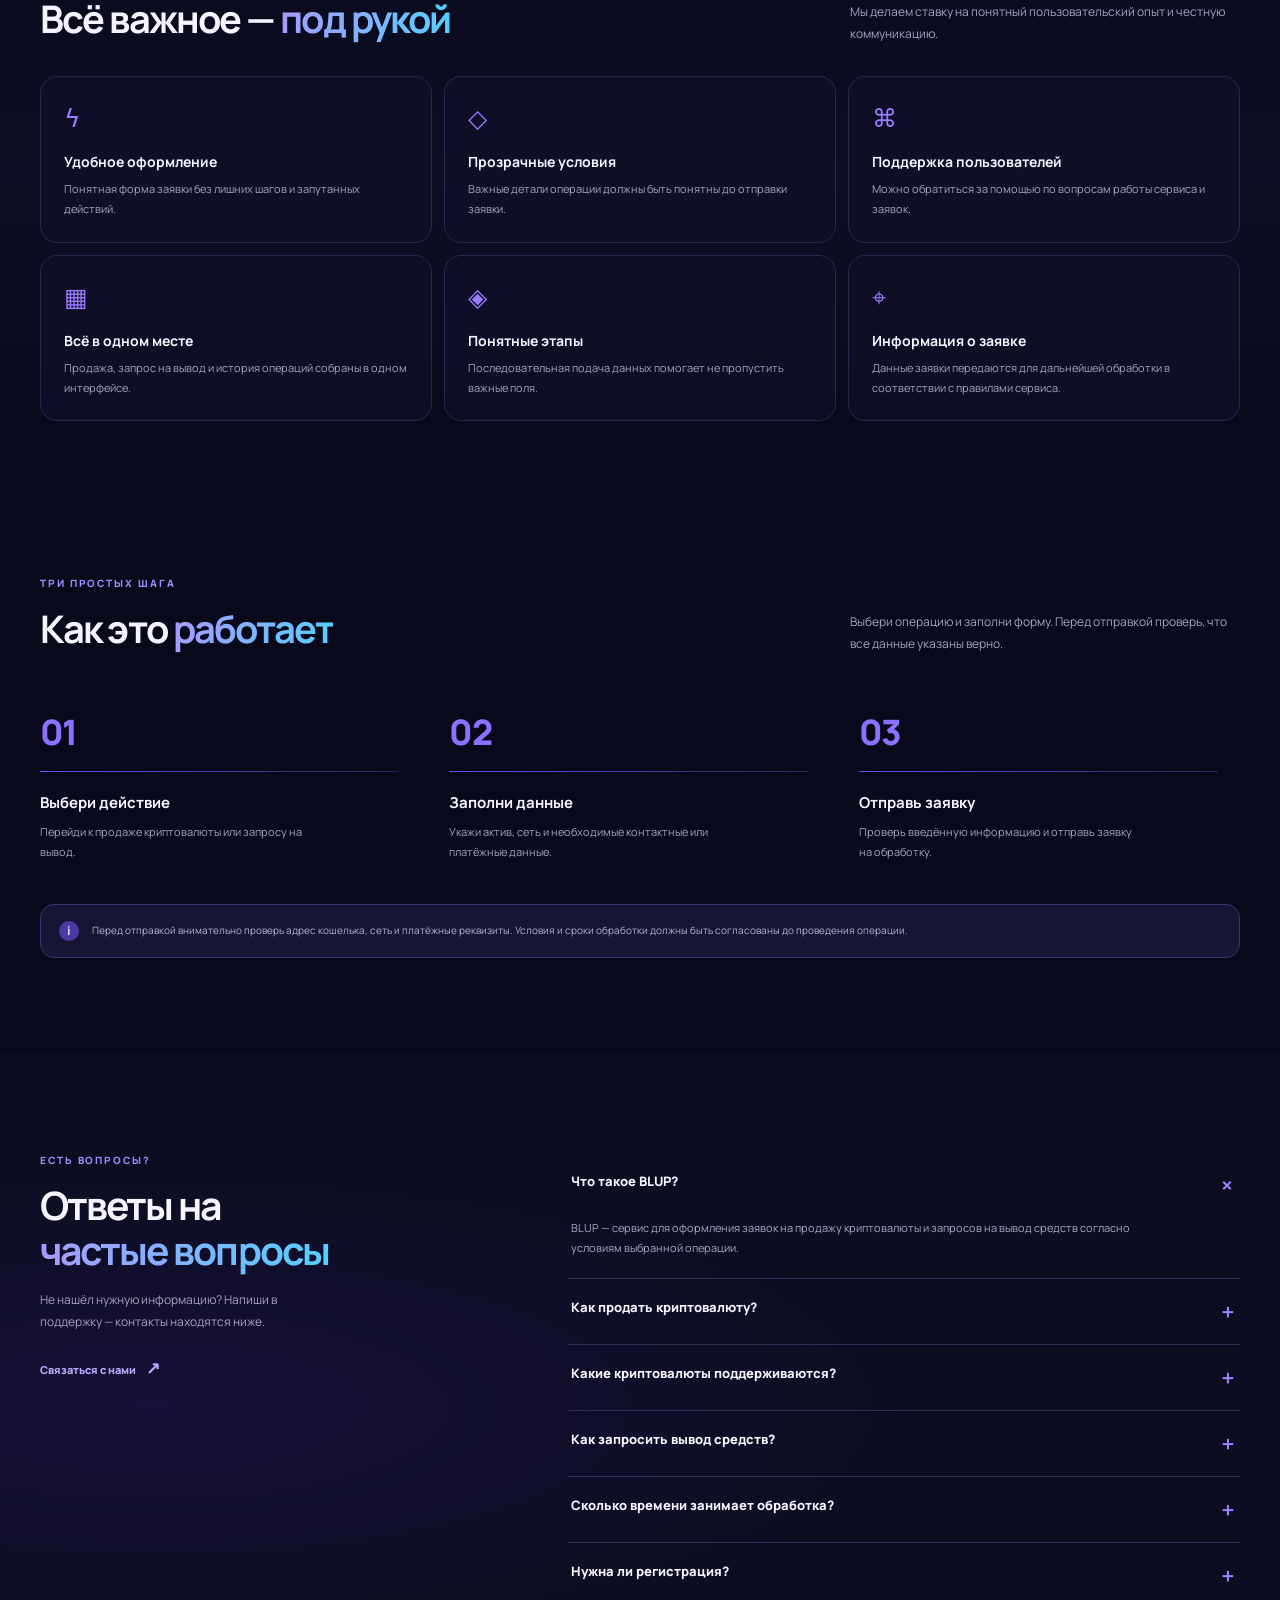
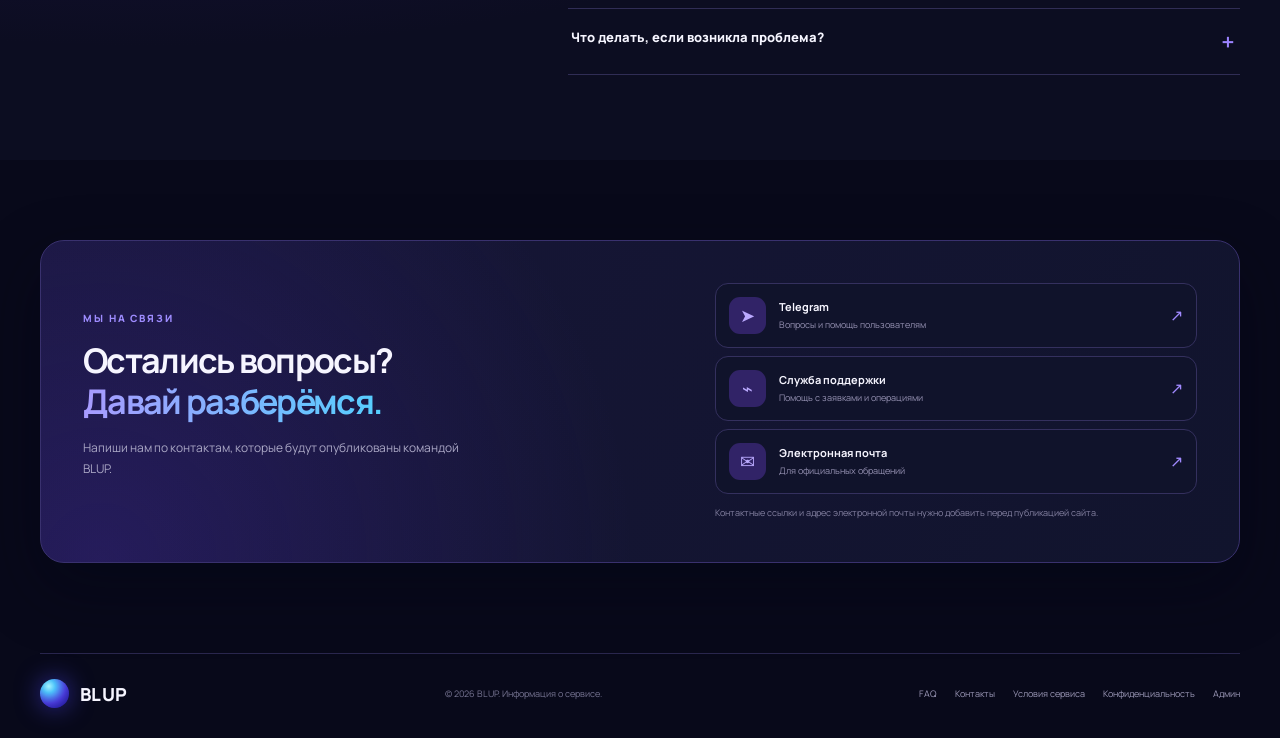
==== commit 1c613d1d: "Add files via upload" ====
--- a/public/index.html
+++ b/public/index.html
@@ -62,6 +62,8 @@
       </div>
       <div class="hero-bottom-note"><span class="line"></span> НОВЫЙ СЕРВИС BLUP <span class="line"></span></div>
     </section>
+
+    <section class="reserve-strip section-wrap" id="reserveStrip"><div class="reserve-copy"><span class="reserve-kicker">BLUP / ДОСТУПНЫЙ РЕЗЕРВ</span><b>Доступно к выводу <strong id="reserveAvailable">—</strong> из <strong id="reserveTotal">—</strong> USD</b><small>Актуальный лимит отображается по настройкам сервиса.</small></div><div class="reserve-meter"><span id="reserveMeter"></span></div><div class="rate-pills"><span>USDT <b id="usdtRate">Курс не задан</b></span><span>GRAM <b id="gramRate">Курс не задан</b></span></div></section>
 
     <section class="intro-strip section-wrap">
       <div><span class="strip-kicker">BLUP — ЭТО</span><h2>Удобный способ<br>оформить криптооперацию</h2></div>
@@ -133,7 +135,7 @@
   <footer class="footer section-wrap">
     <a class="brand" href="#home"><span class="brand-orb"></span><span>BLUP</span></a>
     <span class="footer-copy">© <span id="year"></span> BLUP. Информация о сервисе.</span>
-    <div class="footer-links"><a href="#faq">FAQ</a><a href="#contacts">Контакты</a><a href="#" data-placeholder="terms">Условия сервиса</a><a href="#" data-placeholder="privacy">Конфиденциальность</a></div>
+    <div class="footer-links"><a href="#faq">FAQ</a><a href="#contacts">Контакты</a><a href="#" data-placeholder="terms">Условия сервиса</a><a href="#" data-placeholder="privacy">Конфиденциальность</a><a href="/admin" class="admin-entry">Админ</a></div>
   </footer>
 
   <div class="modal-backdrop" id="modalBackdrop" aria-hidden="true">
@@ -153,7 +155,7 @@
       <button class="modal-close" id="authClose" aria-label="Закрыть">×</button>
       <div class="modal-eyebrow">BLUP / АККАУНТ</div><h2 id="authTitle">Вход в аккаунт</h2><p class="modal-desc">Войди или создай аккаунт, чтобы пользоваться возможностями сервиса.</p>
       <div class="auth-tabs"><button class="selected" data-auth="login">Войти</button><button data-auth="register">Регистрация</button></div>
-      <form id="authForm"><label>Никнейм<input name="nickname" minlength="3" required placeholder="Твой никнейм" autocomplete="username"></label><label>Пароль<input name="password" type="password" minlength="4" required placeholder="Пароль" autocomplete="current-password"></label><p class="form-message" id="authMessage"></p><button class="btn btn-primary btn-submit" type="submit" id="authSubmit">Войти <span>↗</span></button></form>
+      <form id="authForm"><label>Никнейм<input name="nickname" minlength="3" required placeholder="Твой никнейм" autocomplete="username"></label><label>Пароль<input name="password" type="password" minlength="4" required placeholder="Пароль" autocomplete="current-password"></label><small class="auth-password-hint" id="passwordHint">Для нового аккаунта используйте пароль не короче 10 символов.</small><small class="auth-password-hint">Для безопасности фиксируются IP-адрес и время входа. Не используй чужие платёжные реквизиты и никому не сообщай коды подтверждения.</small><p class="form-message" id="authMessage"></p><button class="btn btn-primary btn-submit" type="submit" id="authSubmit">Войти <span>↗</span></button></form>
     </section>
   </div>
 
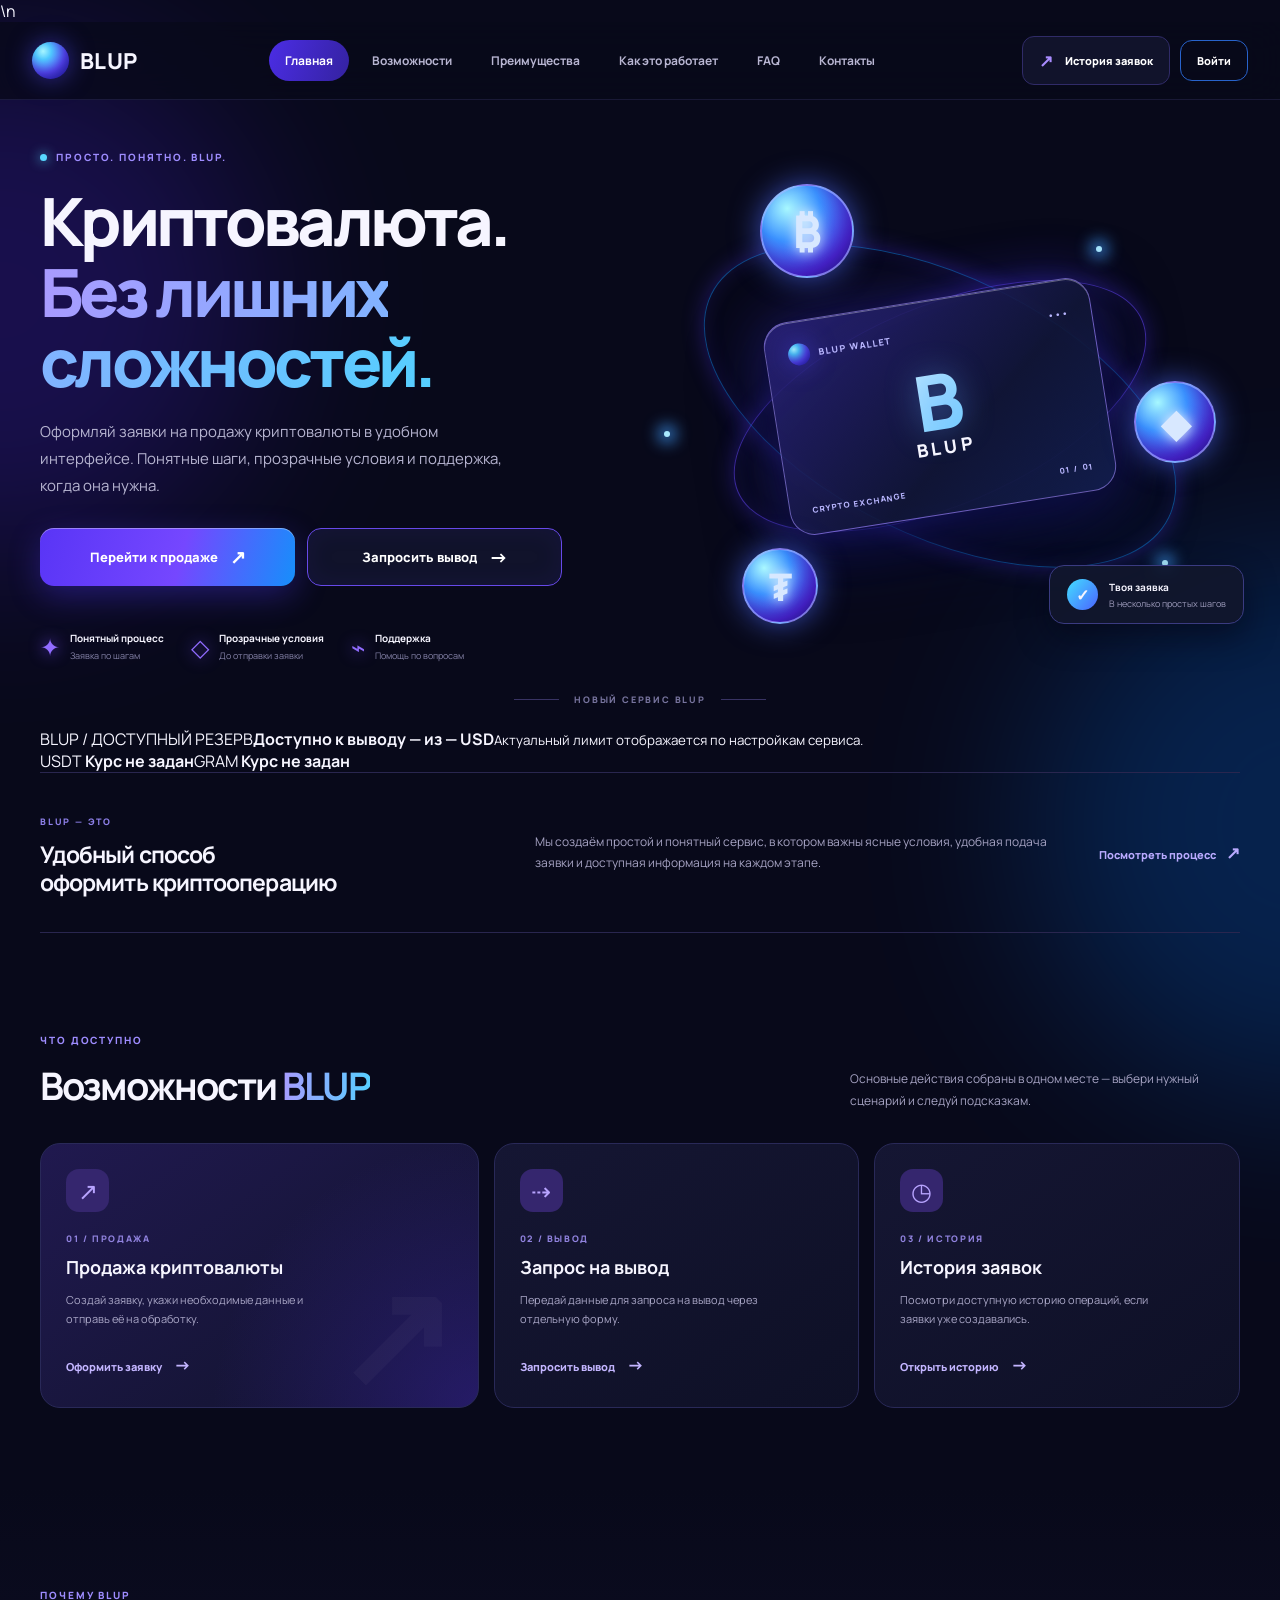
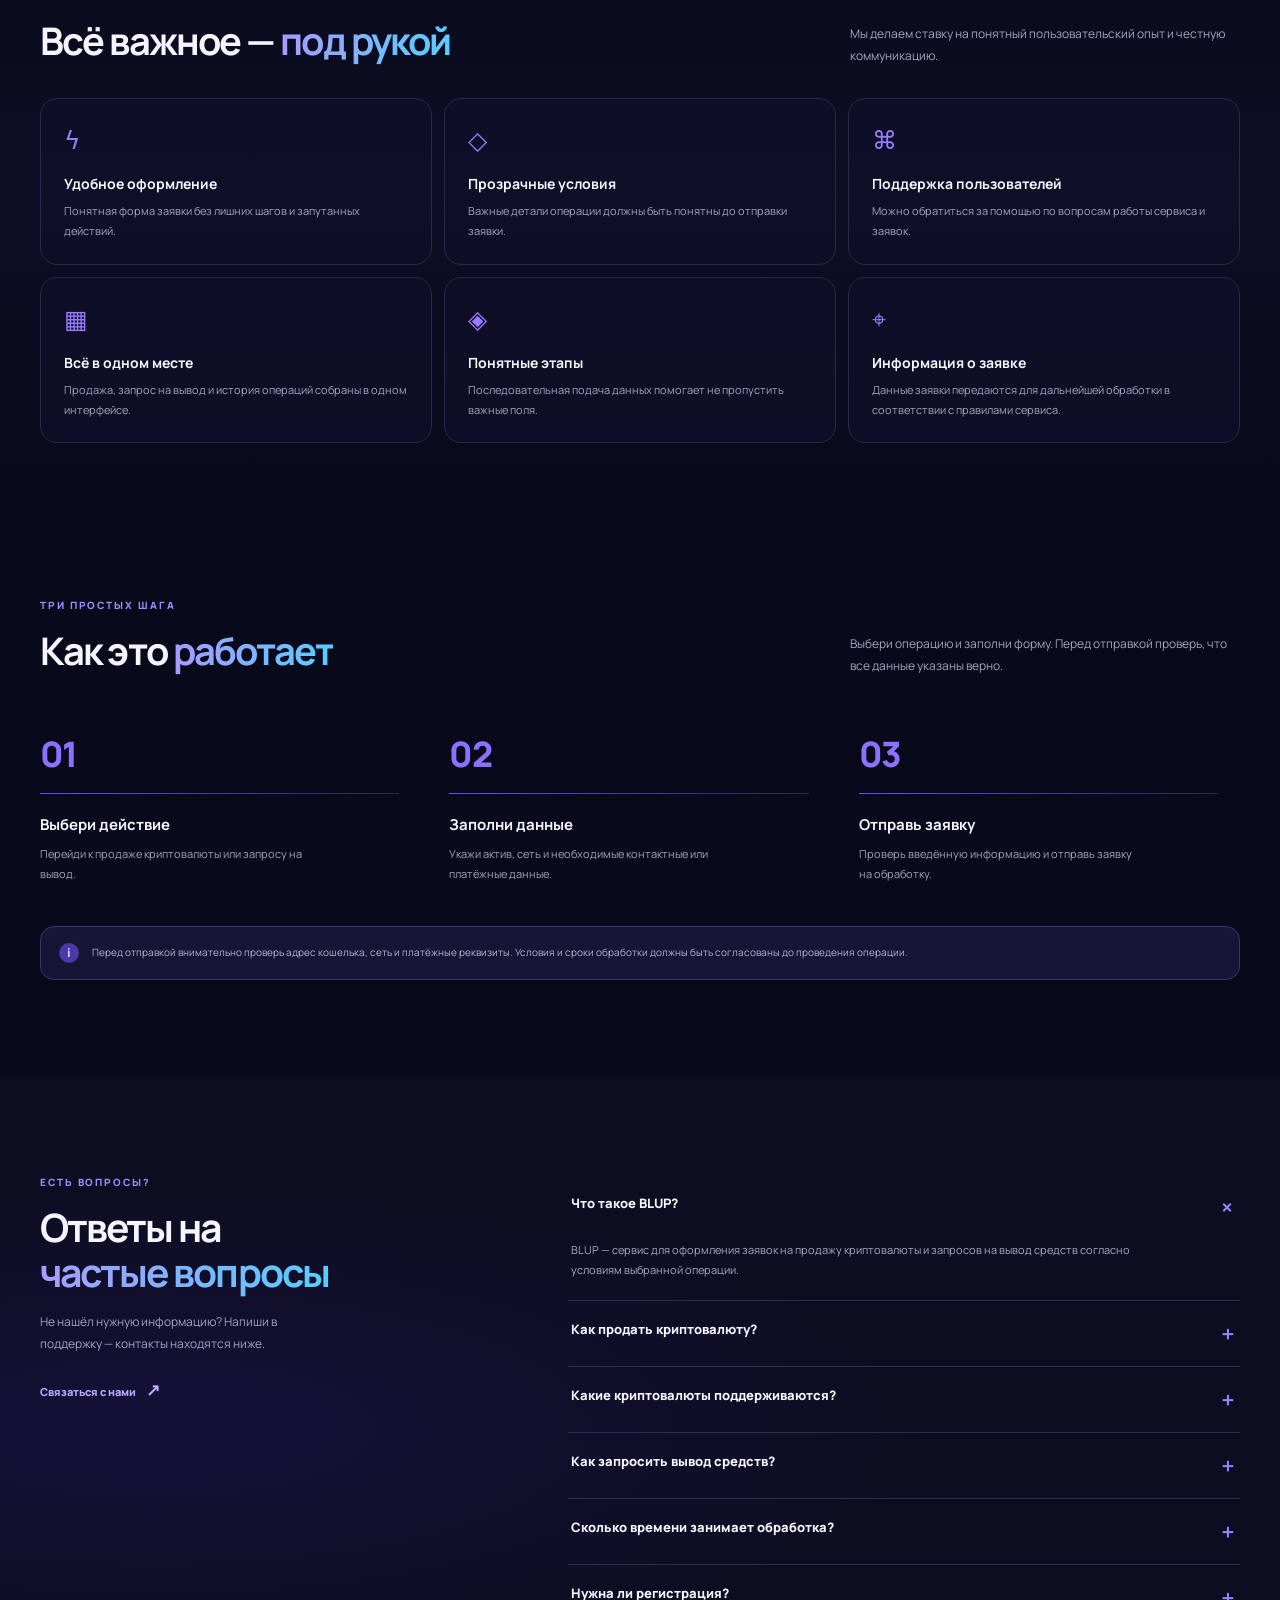
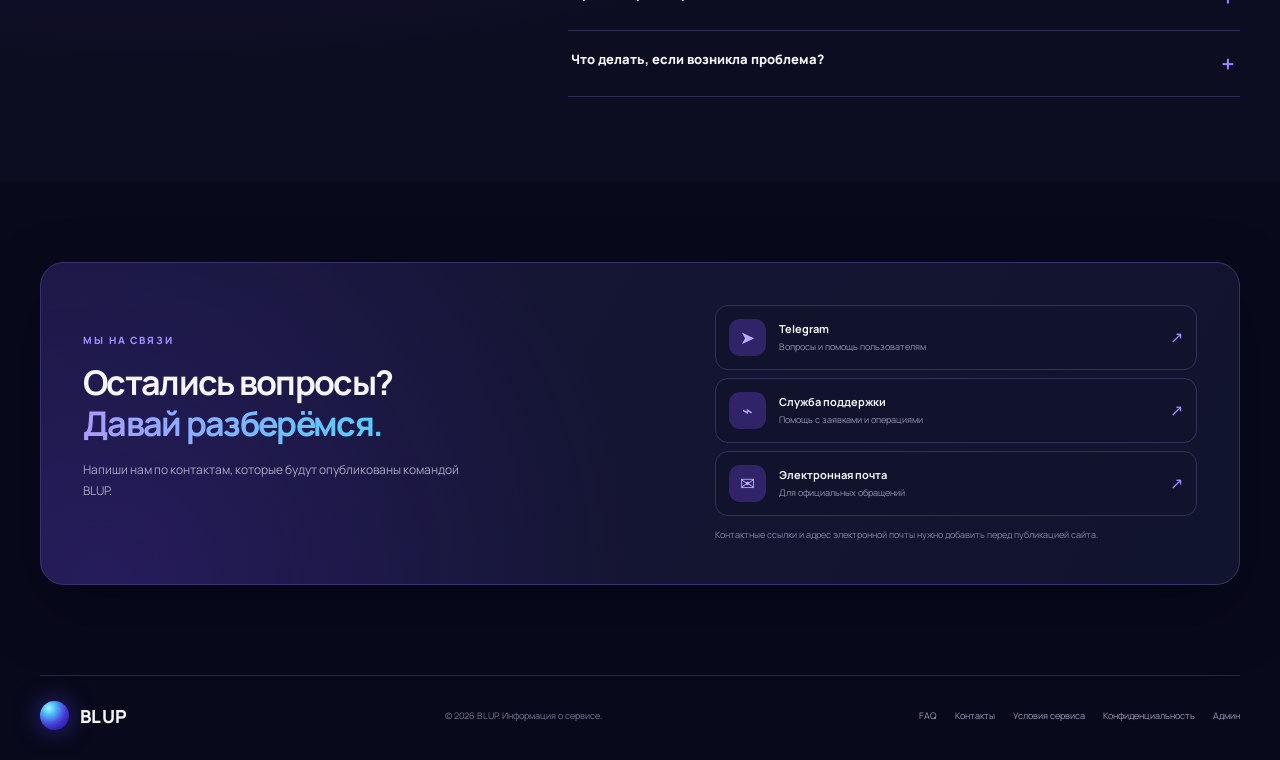
==== commit 0f32cd42: "Add files via upload" ====
--- a/public/index.html
+++ b/public/index.html
@@ -12,7 +12,16 @@
   <link rel="stylesheet" href="/styles.css">
 </head>
 <body>
-  <div class="ambient ambient-a"></div><div class="ambient ambient-b"></div>
+  <div class="ambient ambient-a"></div><div class="ambient ambient-b"></div>\n  <div class="maintenance-screen hidden" id="maintenanceScreen" role="status" aria-live="polite">
+    <div class="maintenance-panel">
+      <div class="maintenance-symbol">✦</div>
+      <div class="eyebrow">BLUP / SERVICE UPDATE</div>
+      <h1>Технические работы</h1>
+      <p>Сайт временно закрыт на техническое обслуживание. Мы скоро вернёмся. Пожалуйста, зайдите немного позже.</p>
+      <span class="maintenance-caption"><i></i> СЕРВИС ВРЕМЕННО НЕДОСТУПЕН</span>
+    </div>
+  </div>
+
   <header class="header">
     <a class="brand" href="#home" aria-label="BLUP — главная"><span class="brand-orb"></span><span>BLUP</span></a>
     <button class="menu-toggle" id="menuToggle" aria-label="Открыть меню"><i></i><i></i><i></i></button>
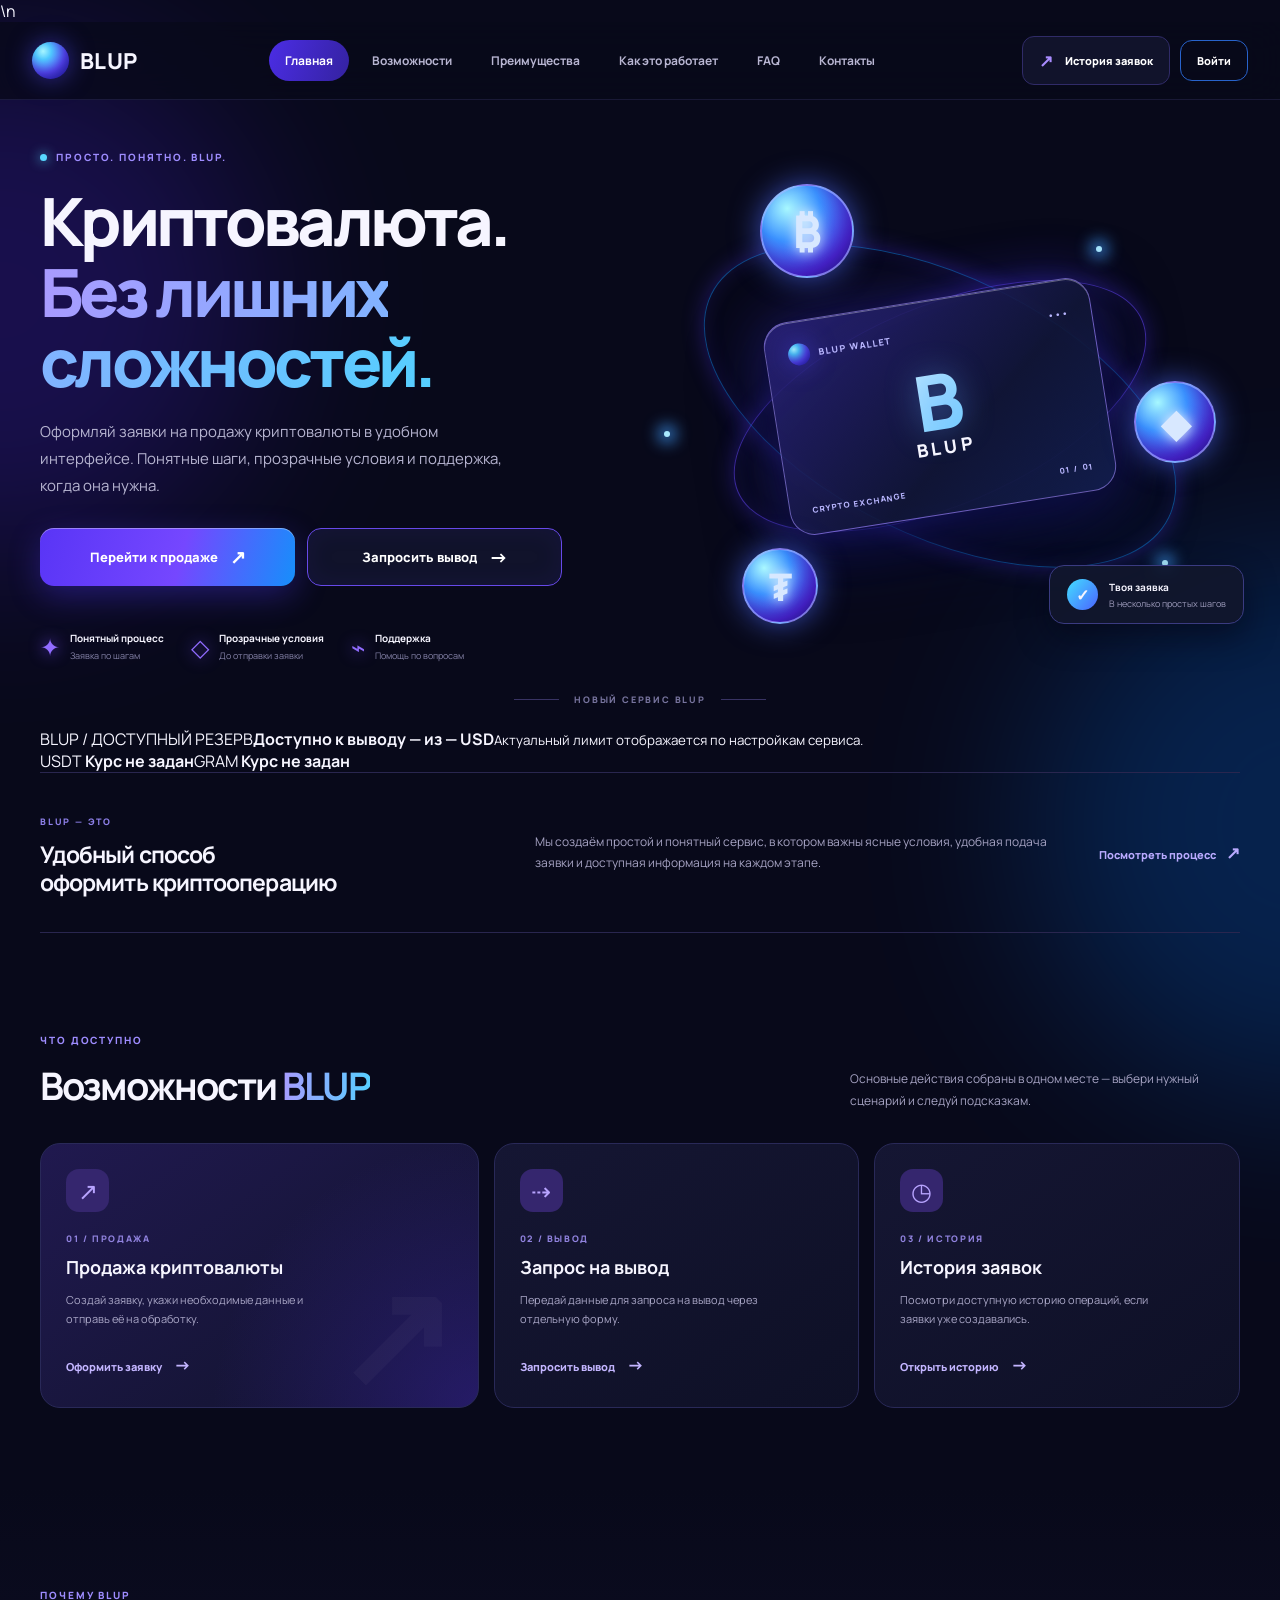
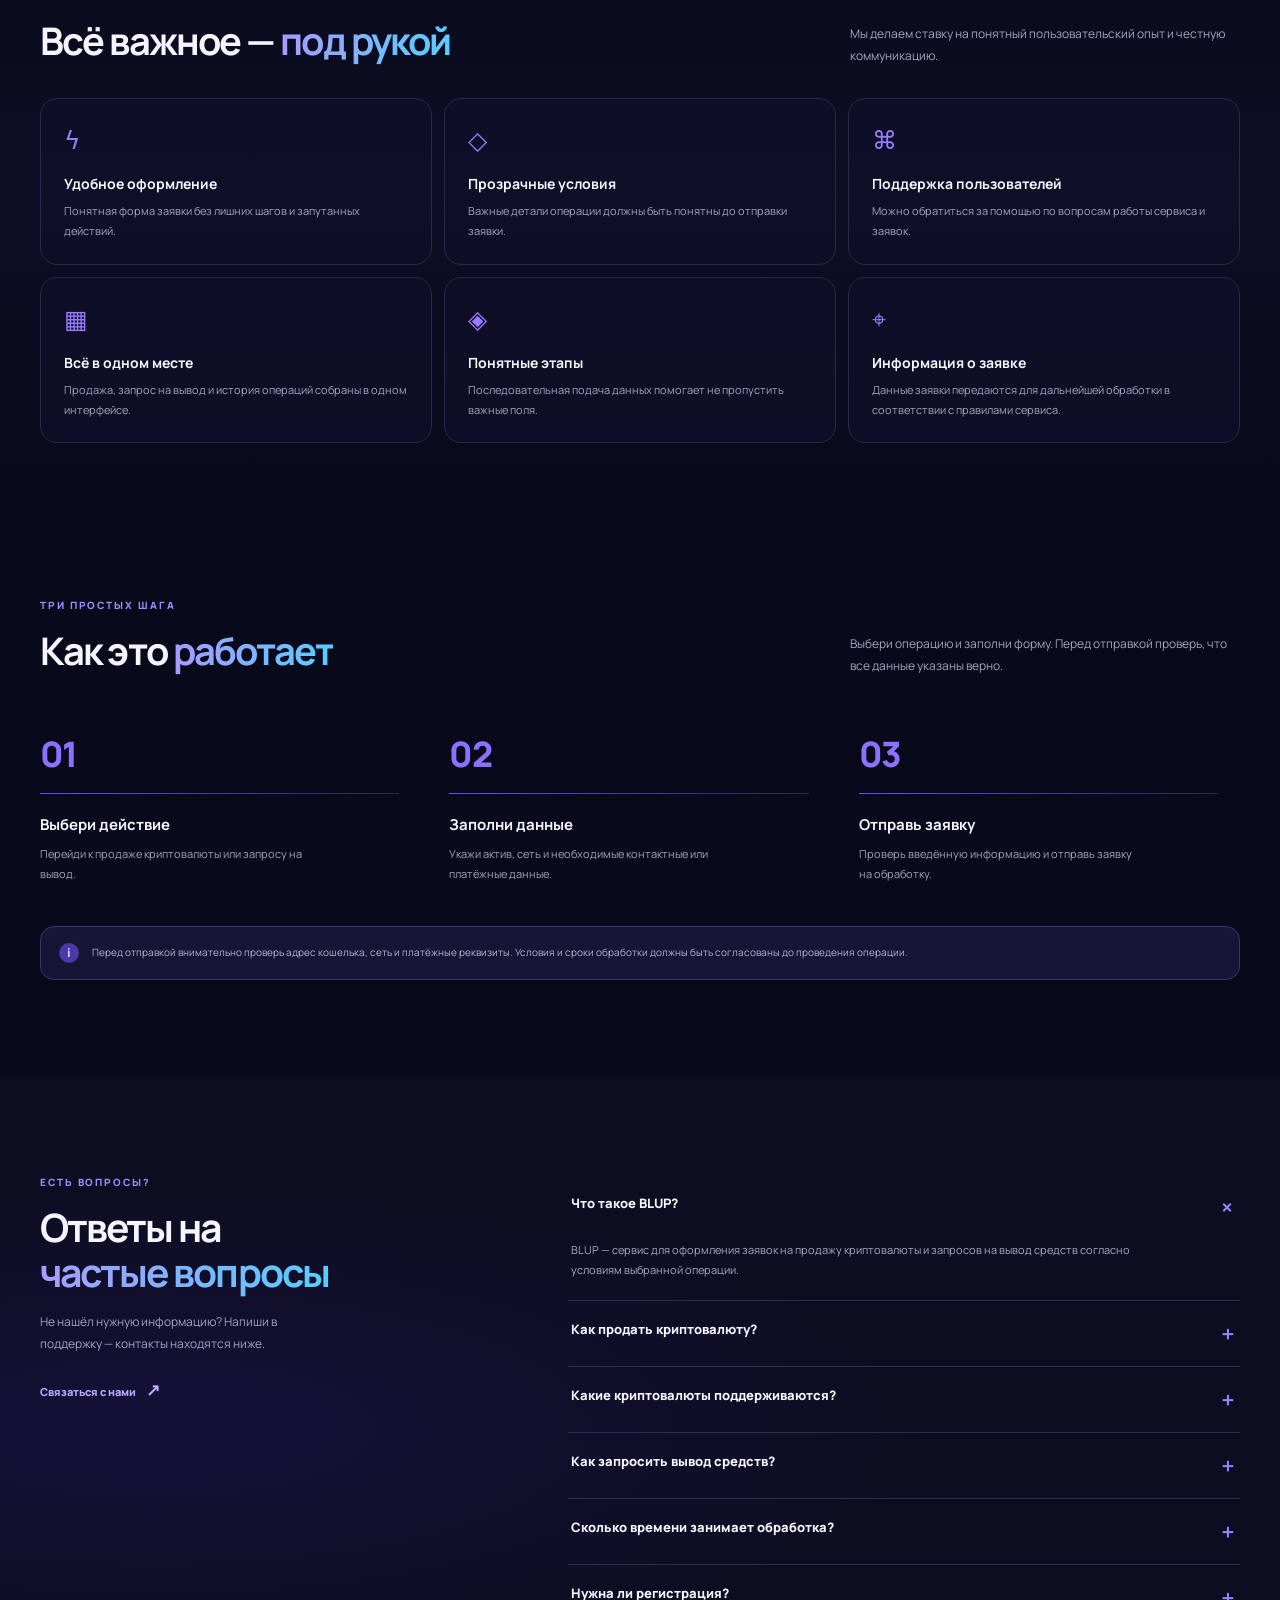
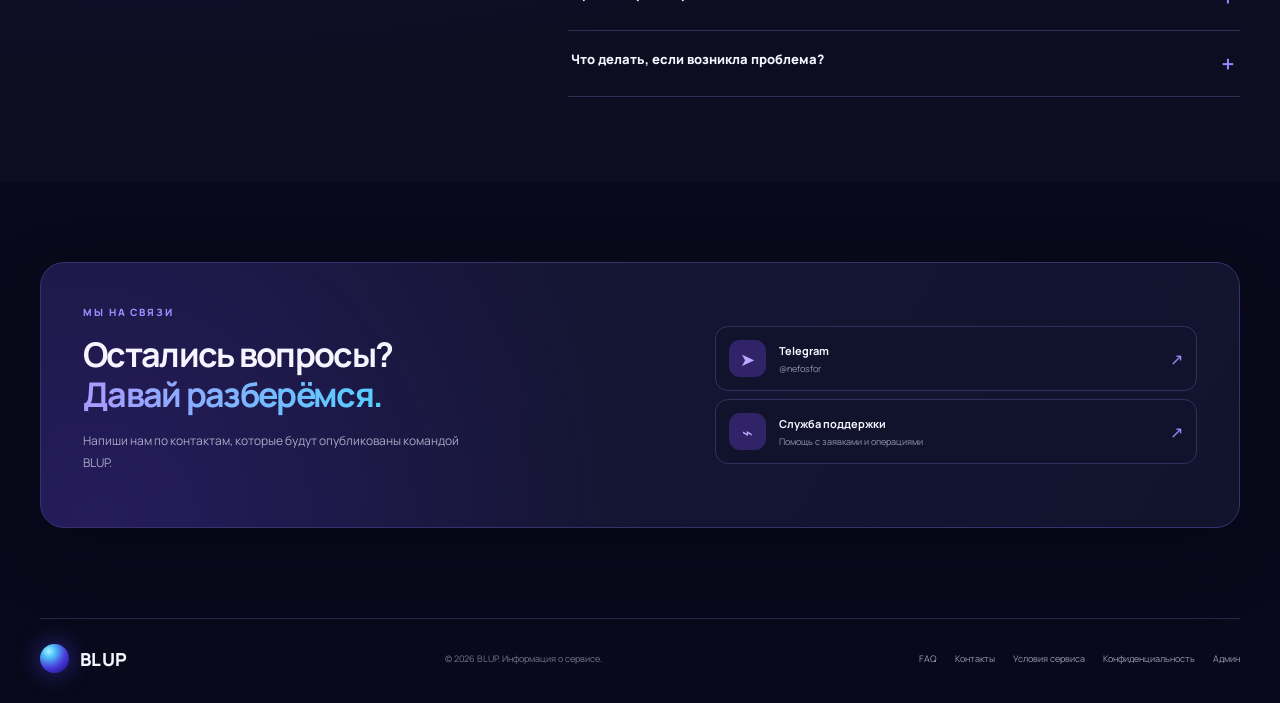
==== commit 4b3e096a: "Add files via upload" ====
--- a/public/index.html
+++ b/public/index.html
@@ -14,11 +14,13 @@
 <body>
   <div class="ambient ambient-a"></div><div class="ambient ambient-b"></div>\n  <div class="maintenance-screen hidden" id="maintenanceScreen" role="status" aria-live="polite">
     <div class="maintenance-panel">
-      <div class="maintenance-symbol">✦</div>
-      <div class="eyebrow">BLUP / SERVICE UPDATE</div>
-      <h1>Технические работы</h1>
-      <p>Сайт временно закрыт на техническое обслуживание. Мы скоро вернёмся. Пожалуйста, зайдите немного позже.</p>
-      <span class="maintenance-caption"><i></i> СЕРВИС ВРЕМЕННО НЕДОСТУПЕН</span>
+      <div class="maintenance-orbit" aria-hidden="true"><span></span><i></i><b></b></div>
+      <div class="maintenance-eyebrow">BLUP / СИСТЕМНОЕ ОБНОВЛЕНИЕ</div>
+      <h1>ТЕХНИЧЕСКИЕ<br>РАБОТЫ</h1>
+      <p>МЫ ВРЕМЕННО ОБНОВЛЯЕМ СЕРВИС, ЧТОБЫ УЛУЧШИТЬ ЕГО РАБОТУ.</p>
+      <div class="maintenance-progress"><span></span></div>
+      <div class="maintenance-caption">ПОЖАЛУЙСТА, ЗАЙДИТЕ ПОЗЖЕ</div>
+      <a class="maintenance-home" href="/">ВЕРНУТЬСЯ НА ГЛАВНУЮ</a>
     </div>
   </div>
 
@@ -132,10 +134,8 @@
       <div class="section-wrap contact-panel">
         <div><div class="eyebrow">МЫ НА СВЯЗИ</div><h2>Остались вопросы?<br><span>Давай разберёмся.</span></h2><p>Напиши нам по контактам, которые будут опубликованы командой BLUP.</p></div>
         <div class="contact-links">
-          <a class="contact-link" href="#" data-placeholder="telegram"><span class="contact-icon">➤</span><span><b>Telegram</b><small>Вопросы и помощь пользователям</small></span><i>↗</i></a>
+          <a class="contact-link" href="https://t.me/blupmarket" target="_blank" rel="noopener noreferrer"><span class="contact-icon">➤</span><span><b>Telegram</b><small>@nefosfor</small></span><i>↗</i></a>
           <a class="contact-link" href="#" data-placeholder="support"><span class="contact-icon">⌁</span><span><b>Служба поддержки</b><small>Помощь с заявками и операциями</small></span><i>↗</i></a>
-          <a class="contact-link" href="#" data-placeholder="email"><span class="contact-icon">✉</span><span><b>Электронная почта</b><small>Для официальных обращений</small></span><i>↗</i></a>
-          <p class="contact-hint">Контактные ссылки и адрес электронной почты нужно добавить перед публикацией сайта.</p>
         </div>
       </div>
     </section>
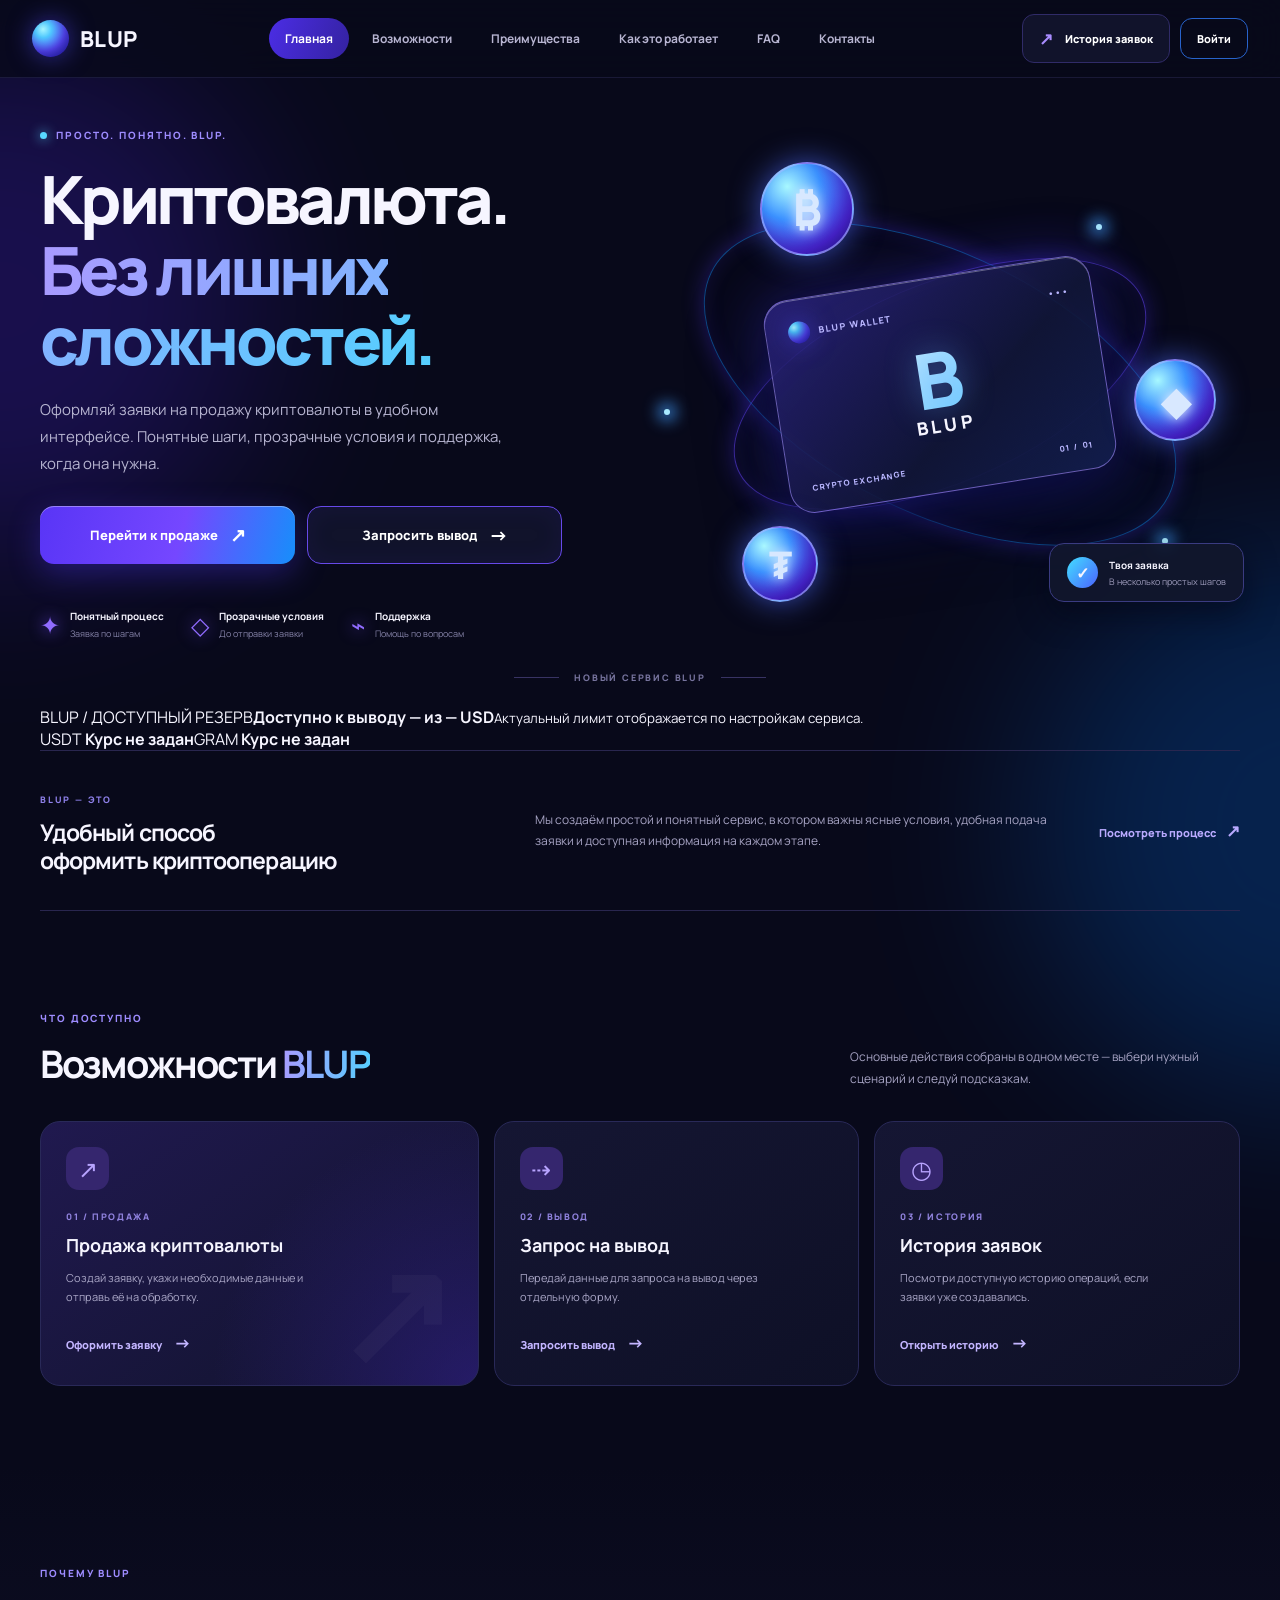
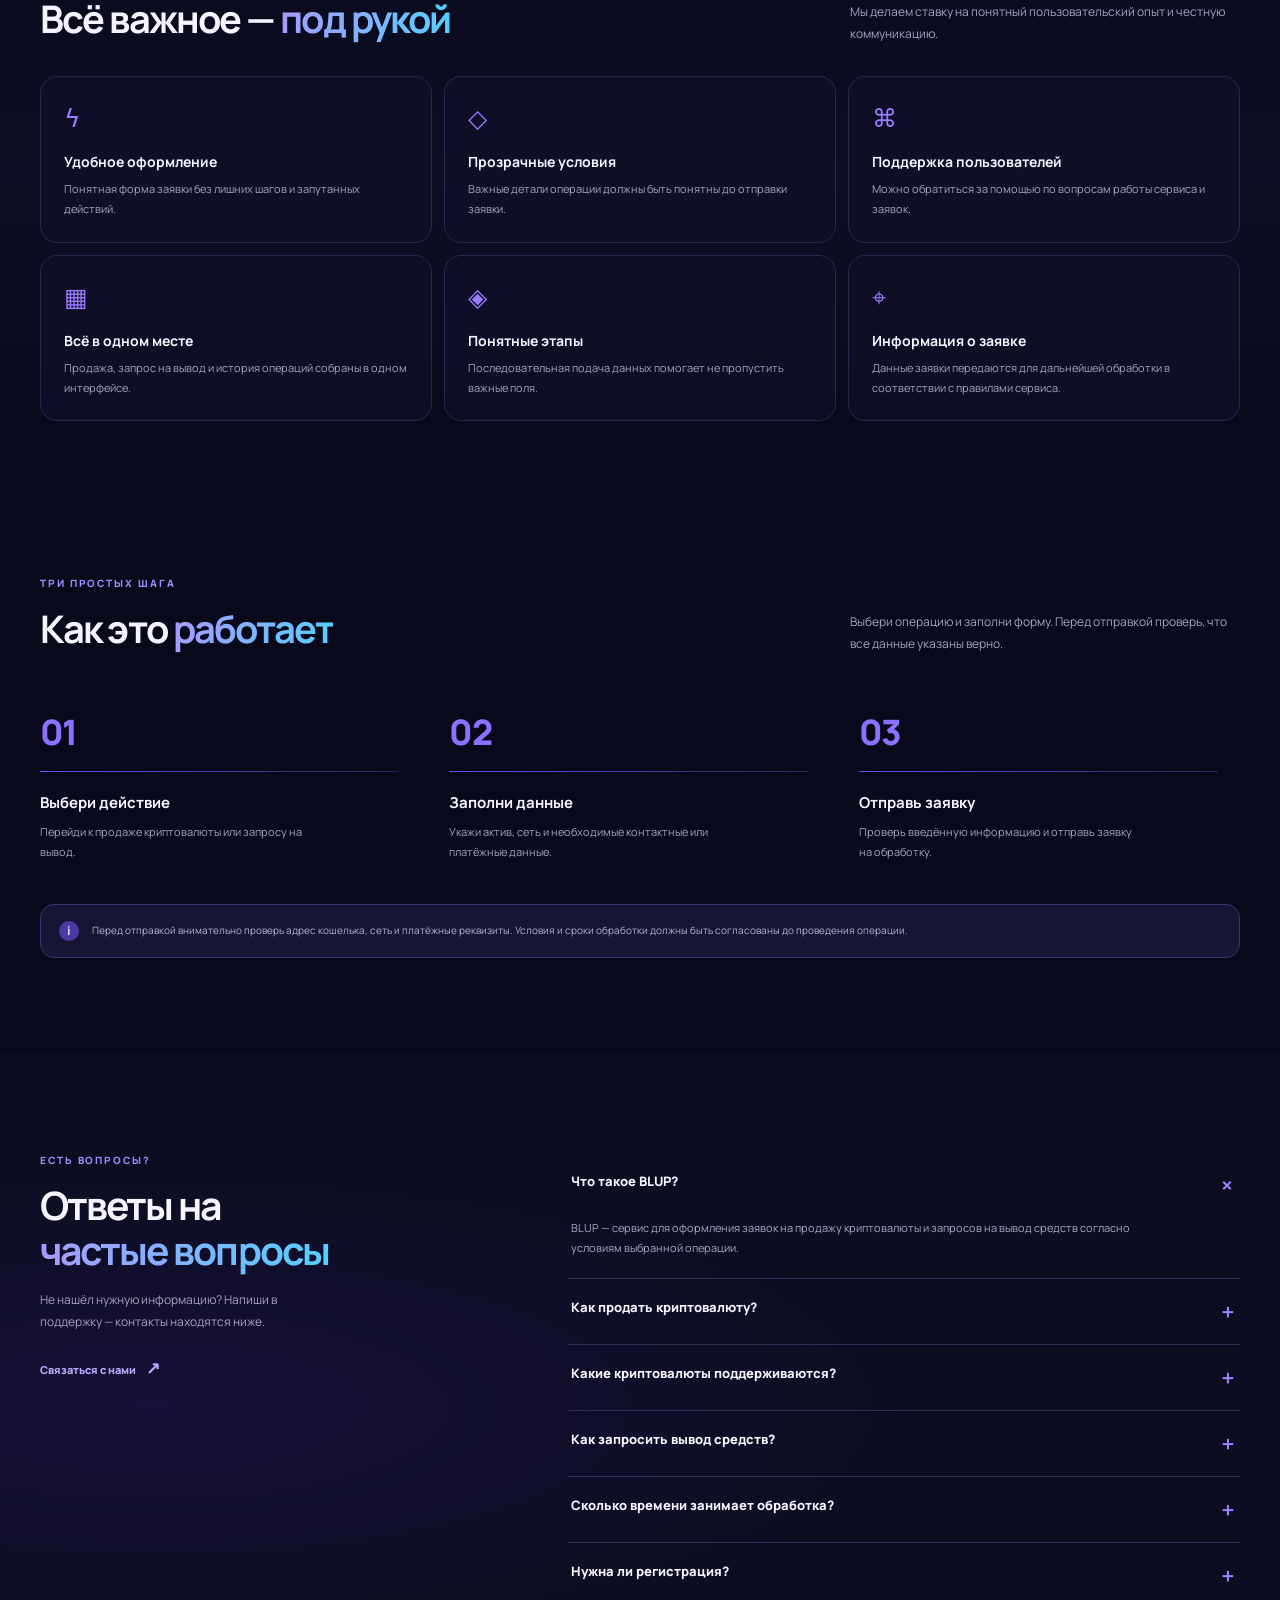
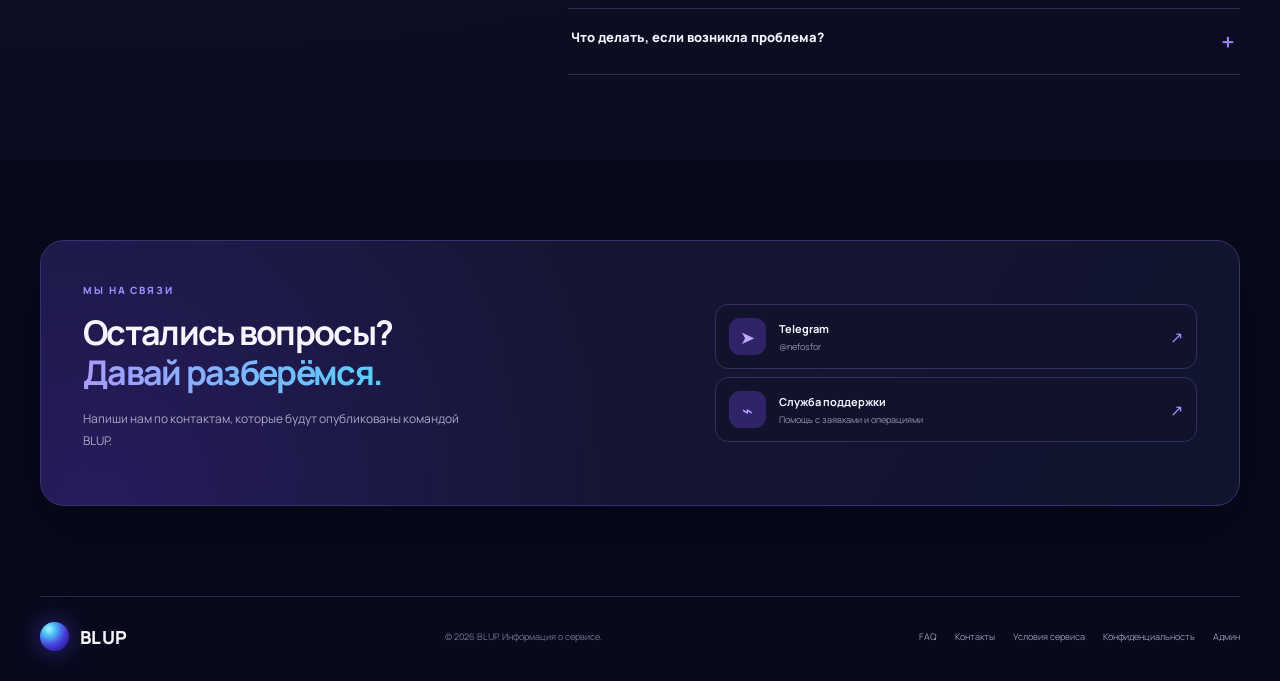
==== commit 8b53740d: "Add files via upload" ====
--- a/public/index.html
+++ b/public/index.html
@@ -12,7 +12,8 @@
   <link rel="stylesheet" href="/styles.css">
 </head>
 <body>
-  <div class="ambient ambient-a"></div><div class="ambient ambient-b"></div>\n  <div class="maintenance-screen hidden" id="maintenanceScreen" role="status" aria-live="polite">
+  <div class="ambient ambient-a"></div><div class="ambient ambient-b"></div>
+  <div class="maintenance-screen hidden" id="maintenanceScreen" role="status" aria-live="polite">
     <div class="maintenance-panel">
       <div class="maintenance-orbit" aria-hidden="true"><span></span><i></i><b></b></div>
       <div class="maintenance-eyebrow">BLUP / СИСТЕМНОЕ ОБНОВЛЕНИЕ</div>
@@ -135,7 +136,7 @@
         <div><div class="eyebrow">МЫ НА СВЯЗИ</div><h2>Остались вопросы?<br><span>Давай разберёмся.</span></h2><p>Напиши нам по контактам, которые будут опубликованы командой BLUP.</p></div>
         <div class="contact-links">
           <a class="contact-link" href="https://t.me/blupmarket" target="_blank" rel="noopener noreferrer"><span class="contact-icon">➤</span><span><b>Telegram</b><small>@nefosfor</small></span><i>↗</i></a>
-          <a class="contact-link" href="#" data-placeholder="support"><span class="contact-icon">⌁</span><span><b>Служба поддержки</b><small>Помощь с заявками и операциями</small></span><i>↗</i></a>
+          <a class="contact-link" href="https://t.me/nefosfor" target="_blank" rel="noopener noreferrer"><span class="contact-icon">⌁</span><span><b>Служба поддержки</b><small>Помощь с заявками и операциями</small></span><i>↗</i></a>
         </div>
       </div>
     </section>
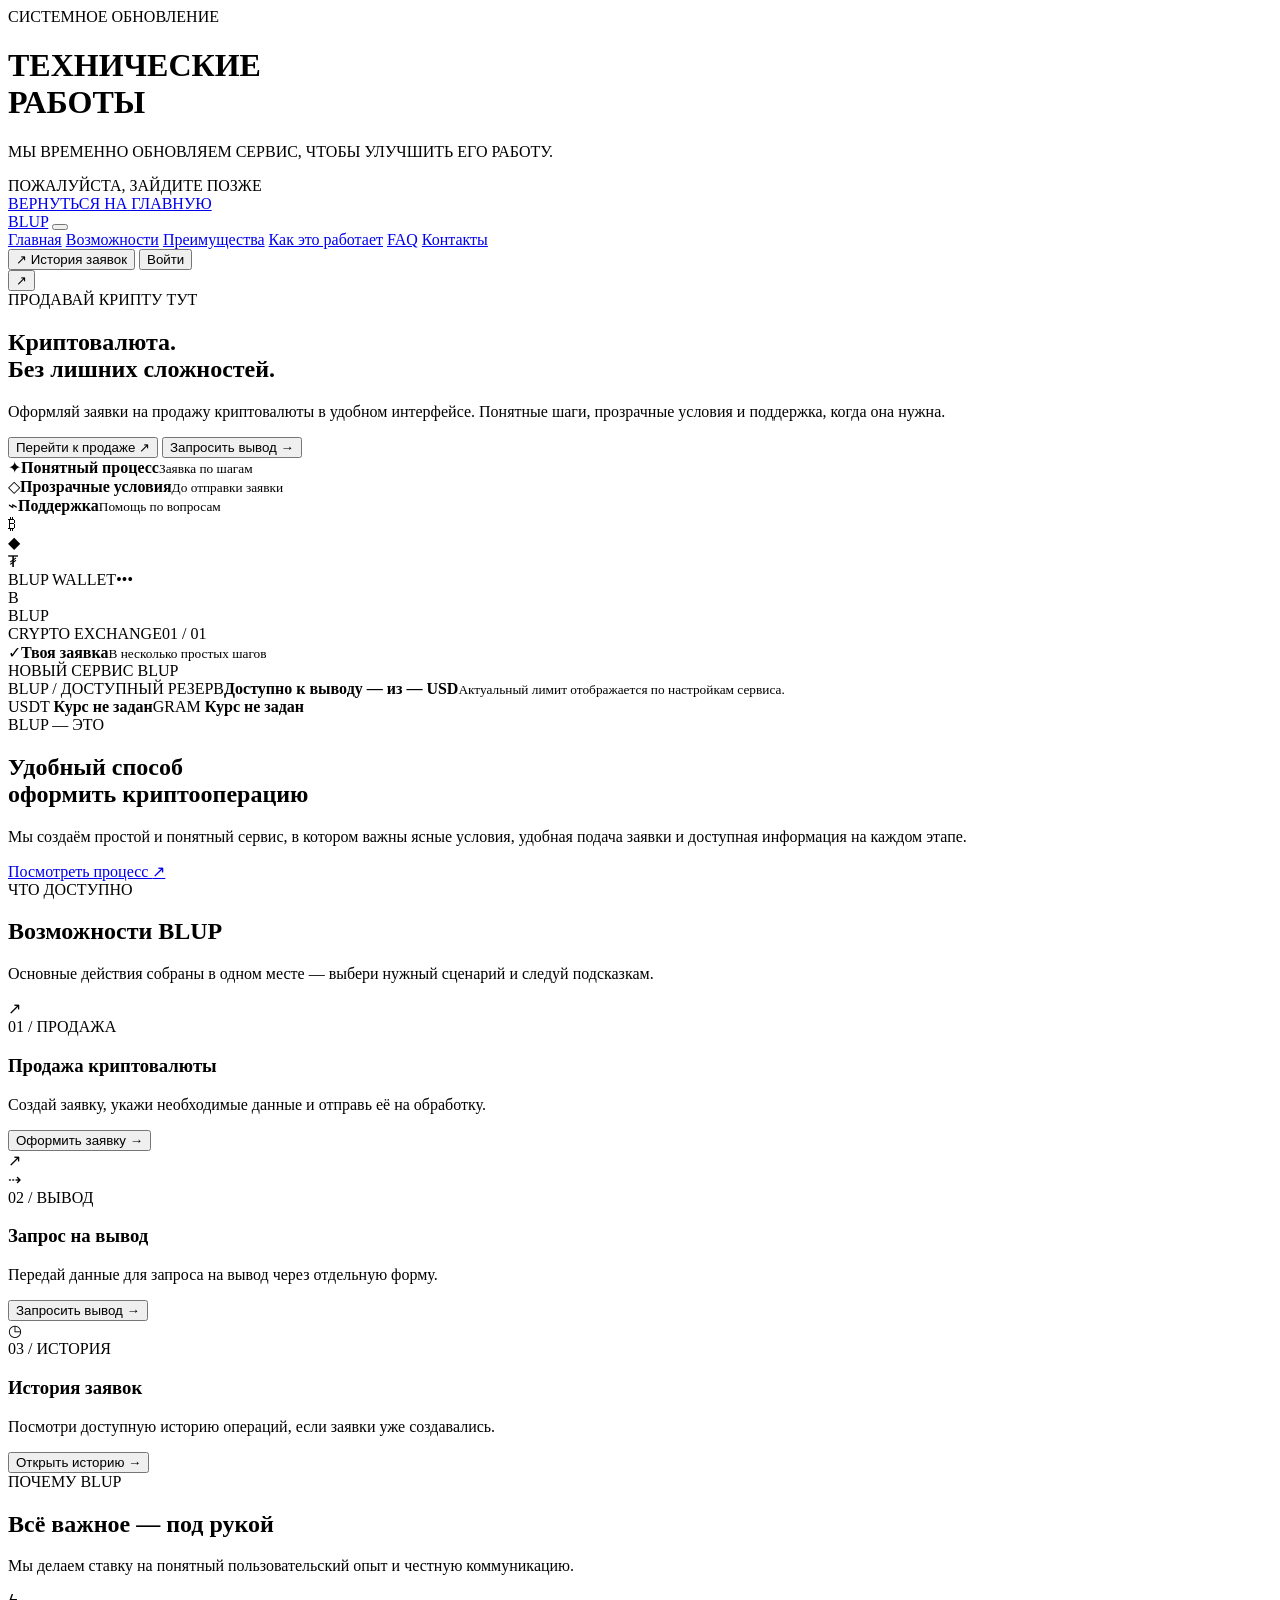
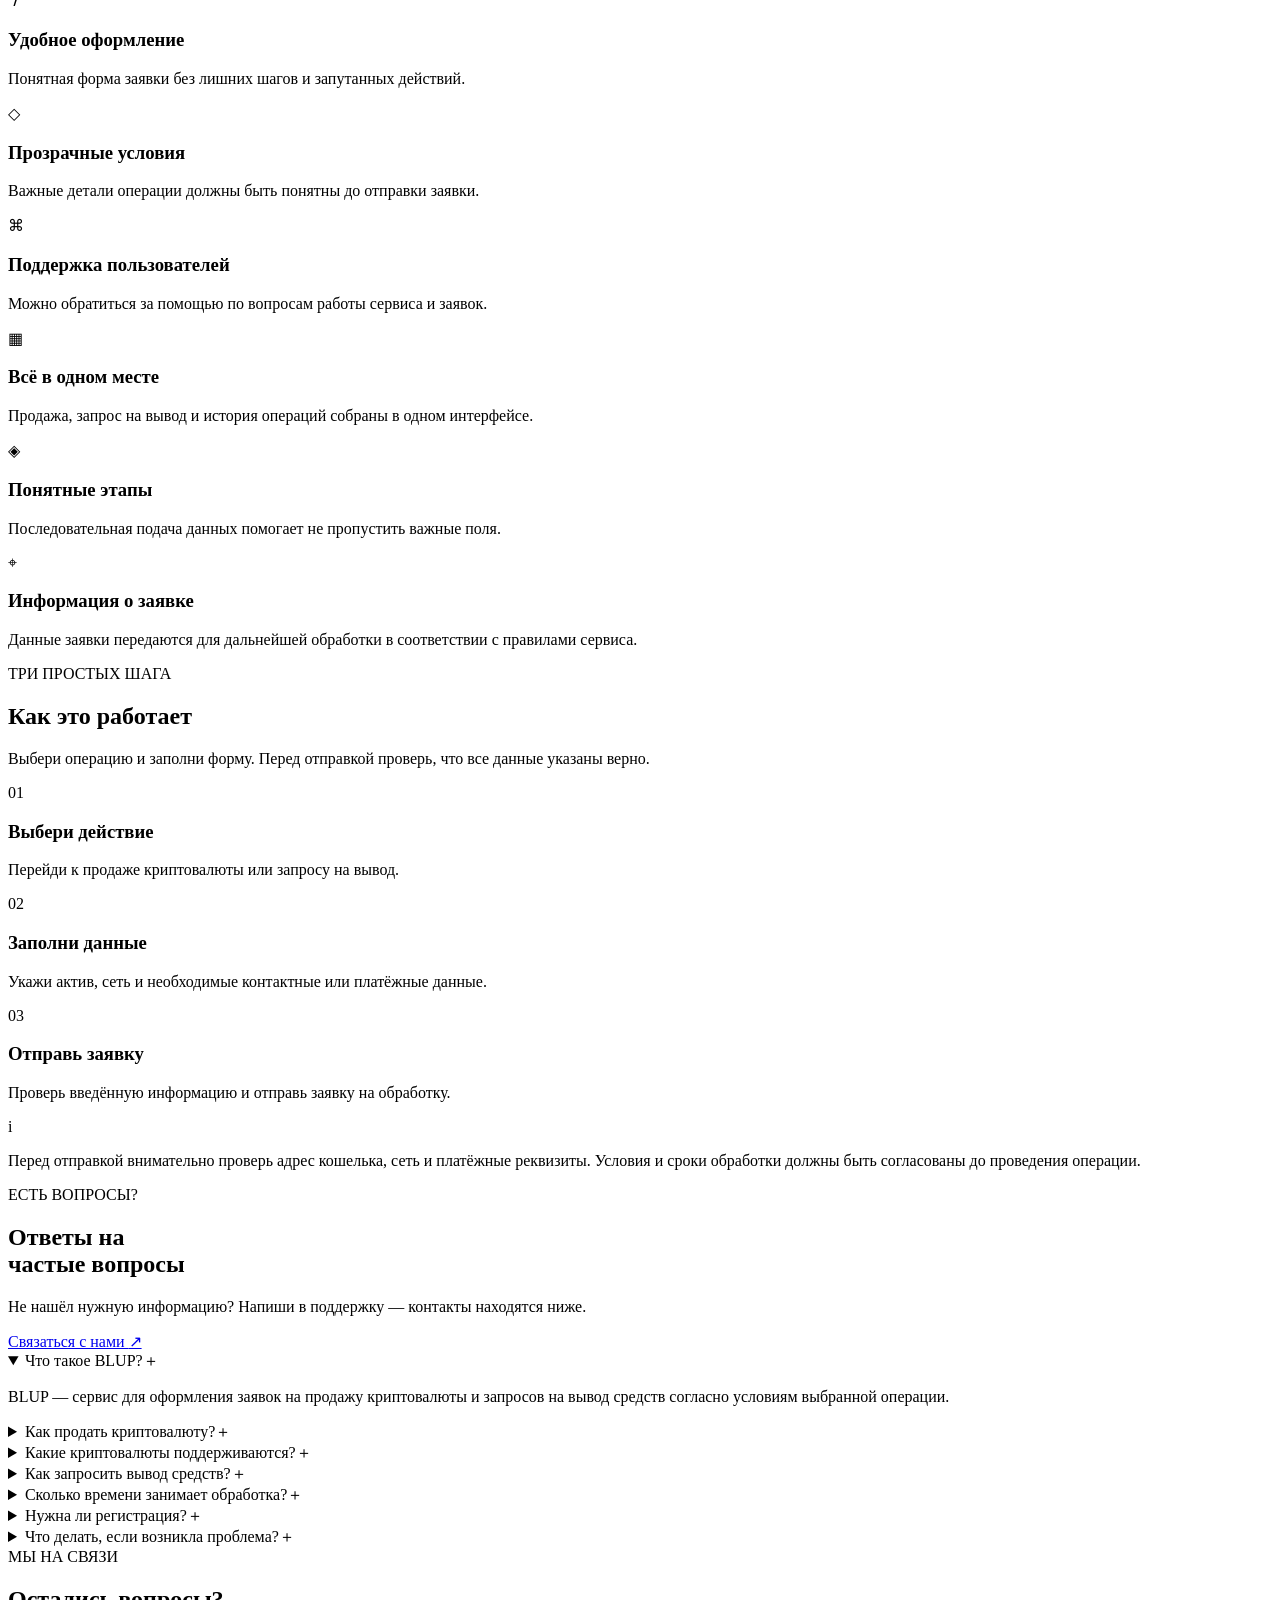
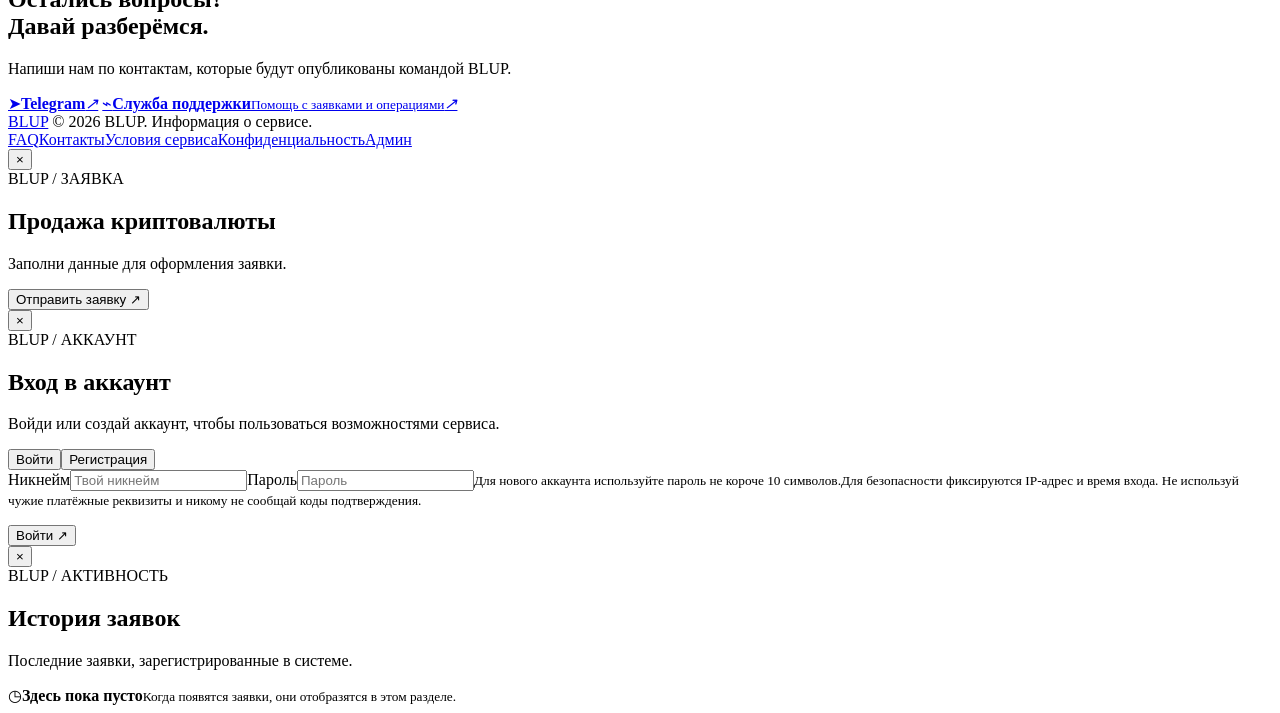
==== commit 18dd1e90: "Update index.html" ====
--- a/public/index.html
+++ b/public/index.html
@@ -1,22 +1,17 @@
-<!doctype html>
-<html lang="ru">
+<!DOCTYPE html> 
+<html lang="ru"> 
 <head>
-  <meta charset="utf-8">
-  <meta name="viewport" content="width=device-width,initial-scale=1">
-  <meta name="theme-color" content="#08091a">
-  <meta name="description" content="BLUP — сервис для оформления заявок на продажу криптовалюты.">
-  <title>BLUP — продажа криптовалюты</title>
-  <link rel="preconnect" href="https://fonts.googleapis.com">
-  <link rel="preconnect" href="https://fonts.gstatic.com" crossorigin>
-  <link href="https://fonts.googleapis.com/css2?family=Manrope:wght@400;500;600;700;800;900&display=swap" rel="stylesheet">
-  <link rel="stylesheet" href="/styles.css">
-</head>
+<meta charset="UTF-8">
+<meta name="viewport" content="width=device-width, initial-scale=1.0"> 
+<title>BLUP — Продажа криптовалюты</title> 
+<link rel="icon" href="data:image/svg+xml,%3Csvg xmlns='http://www.w3.org/2000/svg' viewBox='0 0 100 100'%3E%3Cdefs%3E%3ClinearGradient id='g' x1='0' y1='0' x2='1' y2='1'%3E%3Cstop stop-color='%2300D4FF'/%3E%3Cstop offset='1' stop-color='%237B2CFF'/%3E%3C/linearGradient%3E%3C/defs%3E%3Ccircle cx='50' cy='50' r='48' fill='url(%23g)'/%3E%3C/svg%3E"> <link rel="stylesheet" href="./style.css"> 
+</head> 
 <body>
   <div class="ambient ambient-a"></div><div class="ambient ambient-b"></div>
   <div class="maintenance-screen hidden" id="maintenanceScreen" role="status" aria-live="polite">
     <div class="maintenance-panel">
       <div class="maintenance-orbit" aria-hidden="true"><span></span><i></i><b></b></div>
-      <div class="maintenance-eyebrow">BLUP / СИСТЕМНОЕ ОБНОВЛЕНИЕ</div>
+      <div class="maintenance-eyebrow">СИСТЕМНОЕ ОБНОВЛЕНИЕ</div>
       <h1>ТЕХНИЧЕСКИЕ<br>РАБОТЫ</h1>
       <p>МЫ ВРЕМЕННО ОБНОВЛЯЕМ СЕРВИС, ЧТОБЫ УЛУЧШИТЬ ЕГО РАБОТУ.</p>
       <div class="maintenance-progress"><span></span></div>
@@ -46,7 +41,7 @@
   <main>
     <section class="hero section-wrap" id="home">
       <div class="hero-copy">
-        <div class="eyebrow"><span class="eyebrow-dot"></span> ПРОСТО. ПОНЯТНО. BLUP.</div>
+        <div class="eyebrow"><span class="eyebrow-dot"></span>ПРОДАВАЙ КРИПТУ ТУТ</div>
         <h1>Криптовалюта.<br><span>Без лишних сложностей.</span></h1>
         <p class="hero-lead">Оформляй заявки на продажу криптовалюты в удобном интерфейсе. Понятные шаги, прозрачные условия и поддержка, когда она нужна.</p>
         <div class="hero-actions">
@@ -135,7 +130,7 @@
       <div class="section-wrap contact-panel">
         <div><div class="eyebrow">МЫ НА СВЯЗИ</div><h2>Остались вопросы?<br><span>Давай разберёмся.</span></h2><p>Напиши нам по контактам, которые будут опубликованы командой BLUP.</p></div>
         <div class="contact-links">
-          <a class="contact-link" href="https://t.me/blupmarket" target="_blank" rel="noopener noreferrer"><span class="contact-icon">➤</span><span><b>Telegram</b><small>@nefosfor</small></span><i>↗</i></a>
+          <a class="contact-link" href="https://t.me/blupmarket" target="_blank" rel="noopener noreferrer"><span class="contact-icon">➤</span><span><b>Telegram</b><small></small></span><i>↗</i></a>
           <a class="contact-link" href="https://t.me/nefosfor" target="_blank" rel="noopener noreferrer"><span class="contact-icon">⌁</span><span><b>Служба поддержки</b><small>Помощь с заявками и операциями</small></span><i>↗</i></a>
         </div>
       </div>
@@ -179,4 +174,4 @@
   <div class="toast" id="toast"></div>
   <script src="/app.js"></script>
 </body>
-</html>+</html>
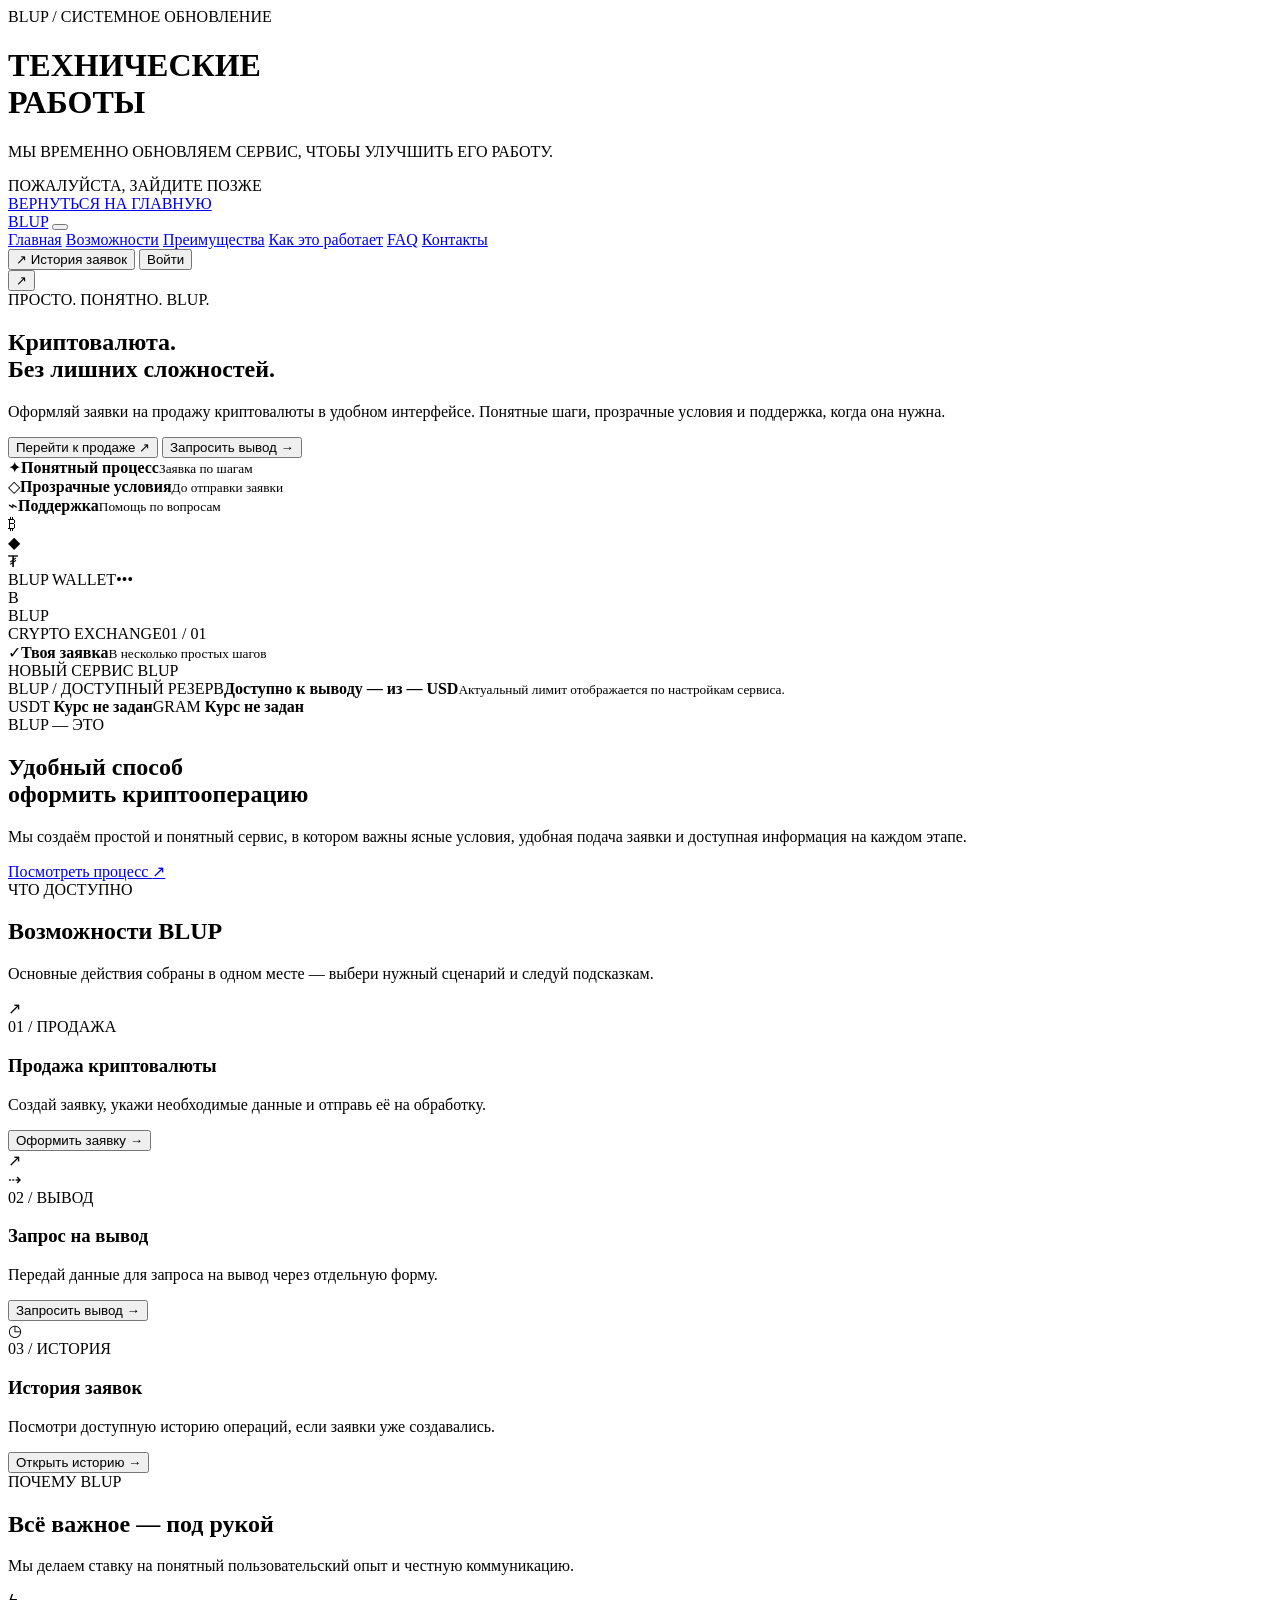
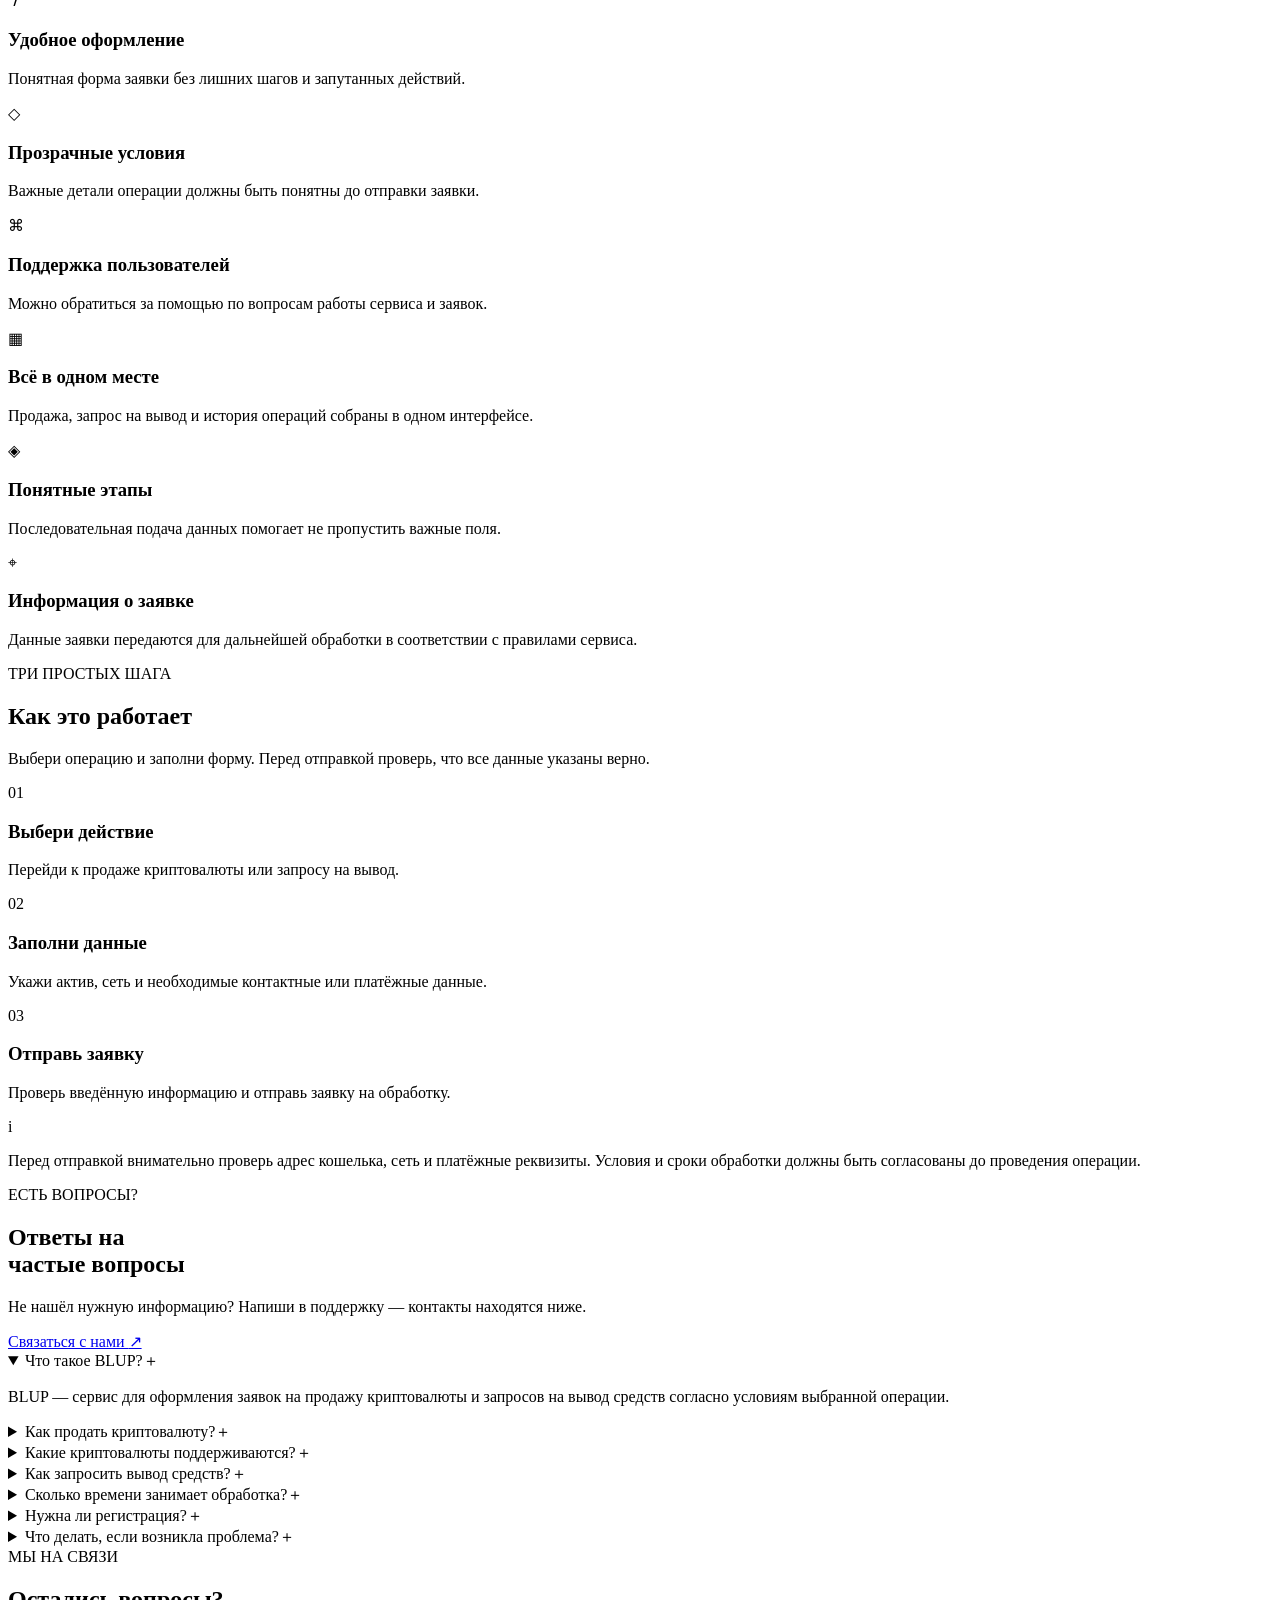
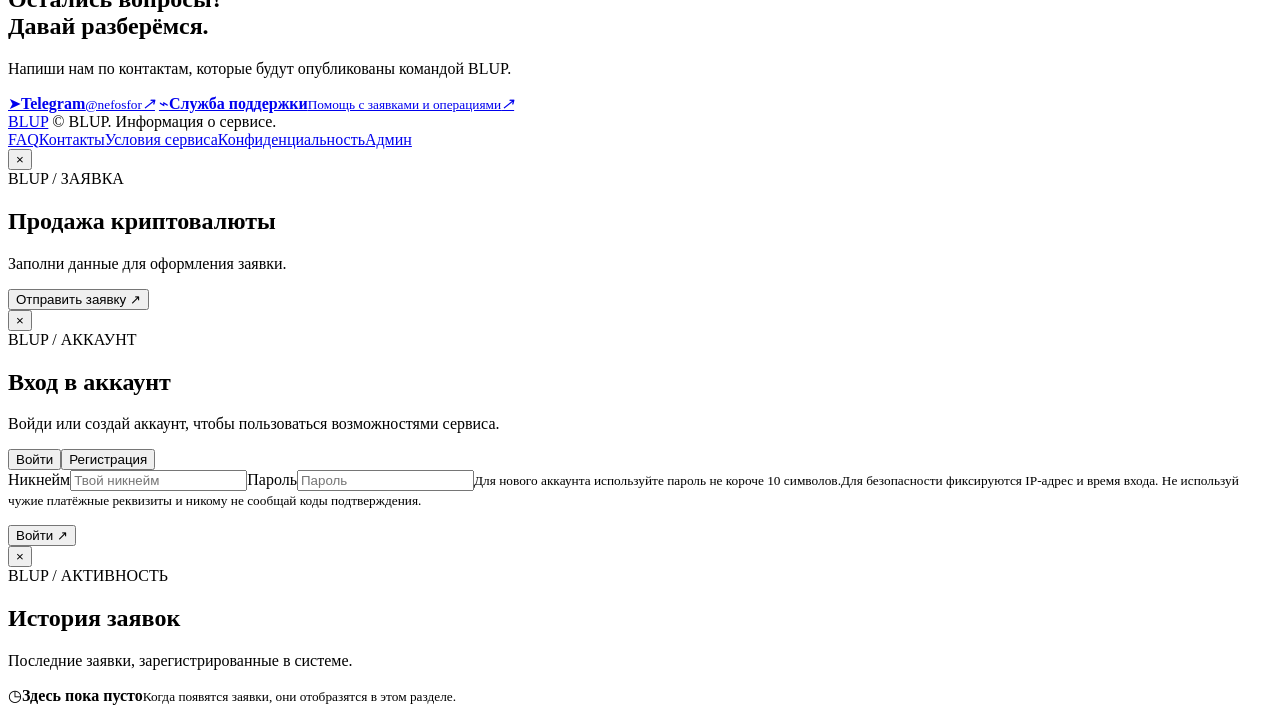
==== commit 07b0a344: "Add files via upload" ====
--- a/public/index.html
+++ b/public/index.html
@@ -1,17 +1,22 @@
-<!DOCTYPE html> 
-<html lang="ru"> 
+<!doctype html>
+<html lang="ru">
 <head>
-<meta charset="UTF-8">
-<meta name="viewport" content="width=device-width, initial-scale=1.0"> 
-<title>BLUP — Продажа криптовалюты</title> 
-<link rel="icon" href="data:image/svg+xml,%3Csvg xmlns='http://www.w3.org/2000/svg' viewBox='0 0 100 100'%3E%3Cdefs%3E%3ClinearGradient id='g' x1='0' y1='0' x2='1' y2='1'%3E%3Cstop stop-color='%2300D4FF'/%3E%3Cstop offset='1' stop-color='%237B2CFF'/%3E%3C/linearGradient%3E%3C/defs%3E%3Ccircle cx='50' cy='50' r='48' fill='url(%23g)'/%3E%3C/svg%3E"> <link rel="stylesheet" href="./style.css"> 
-</head> 
+  <meta charset="utf-8">
+  <meta name="viewport" content="width=device-width,initial-scale=1">
+  <meta name="theme-color" content="#08091a">
+  <meta name="description" content="BLUP — сервис для оформления заявок на продажу криптовалюты.">
+  <title>BLUP — продажа криптовалюты</title>
+  <link rel="preconnect" href="https://fonts.googleapis.com">
+  <link rel="preconnect" href="https://fonts.gstatic.com" crossorigin>
+  <link href="https://fonts.googleapis.com/css2?family=Manrope:wght@400;500;600;700;800;900&display=swap" rel="stylesheet">
+  <link rel="stylesheet" href="/styles.css">
+</head>
 <body>
   <div class="ambient ambient-a"></div><div class="ambient ambient-b"></div>
   <div class="maintenance-screen hidden" id="maintenanceScreen" role="status" aria-live="polite">
     <div class="maintenance-panel">
       <div class="maintenance-orbit" aria-hidden="true"><span></span><i></i><b></b></div>
-      <div class="maintenance-eyebrow">СИСТЕМНОЕ ОБНОВЛЕНИЕ</div>
+      <div class="maintenance-eyebrow">BLUP / СИСТЕМНОЕ ОБНОВЛЕНИЕ</div>
       <h1>ТЕХНИЧЕСКИЕ<br>РАБОТЫ</h1>
       <p>МЫ ВРЕМЕННО ОБНОВЛЯЕМ СЕРВИС, ЧТОБЫ УЛУЧШИТЬ ЕГО РАБОТУ.</p>
       <div class="maintenance-progress"><span></span></div>
@@ -41,7 +46,7 @@
   <main>
     <section class="hero section-wrap" id="home">
       <div class="hero-copy">
-        <div class="eyebrow"><span class="eyebrow-dot"></span>ПРОДАВАЙ КРИПТУ ТУТ</div>
+        <div class="eyebrow"><span class="eyebrow-dot"></span> ПРОСТО. ПОНЯТНО. BLUP.</div>
         <h1>Криптовалюта.<br><span>Без лишних сложностей.</span></h1>
         <p class="hero-lead">Оформляй заявки на продажу криптовалюты в удобном интерфейсе. Понятные шаги, прозрачные условия и поддержка, когда она нужна.</p>
         <div class="hero-actions">
@@ -130,7 +135,7 @@
       <div class="section-wrap contact-panel">
         <div><div class="eyebrow">МЫ НА СВЯЗИ</div><h2>Остались вопросы?<br><span>Давай разберёмся.</span></h2><p>Напиши нам по контактам, которые будут опубликованы командой BLUP.</p></div>
         <div class="contact-links">
-          <a class="contact-link" href="https://t.me/blupmarket" target="_blank" rel="noopener noreferrer"><span class="contact-icon">➤</span><span><b>Telegram</b><small></small></span><i>↗</i></a>
+          <a class="contact-link" href="https://t.me/blupmarket" target="_blank" rel="noopener noreferrer"><span class="contact-icon">➤</span><span><b>Telegram</b><small>@nefosfor</small></span><i>↗</i></a>
           <a class="contact-link" href="https://t.me/nefosfor" target="_blank" rel="noopener noreferrer"><span class="contact-icon">⌁</span><span><b>Служба поддержки</b><small>Помощь с заявками и операциями</small></span><i>↗</i></a>
         </div>
       </div>
@@ -174,4 +179,4 @@
   <div class="toast" id="toast"></div>
   <script src="/app.js"></script>
 </body>
-</html>
+</html>
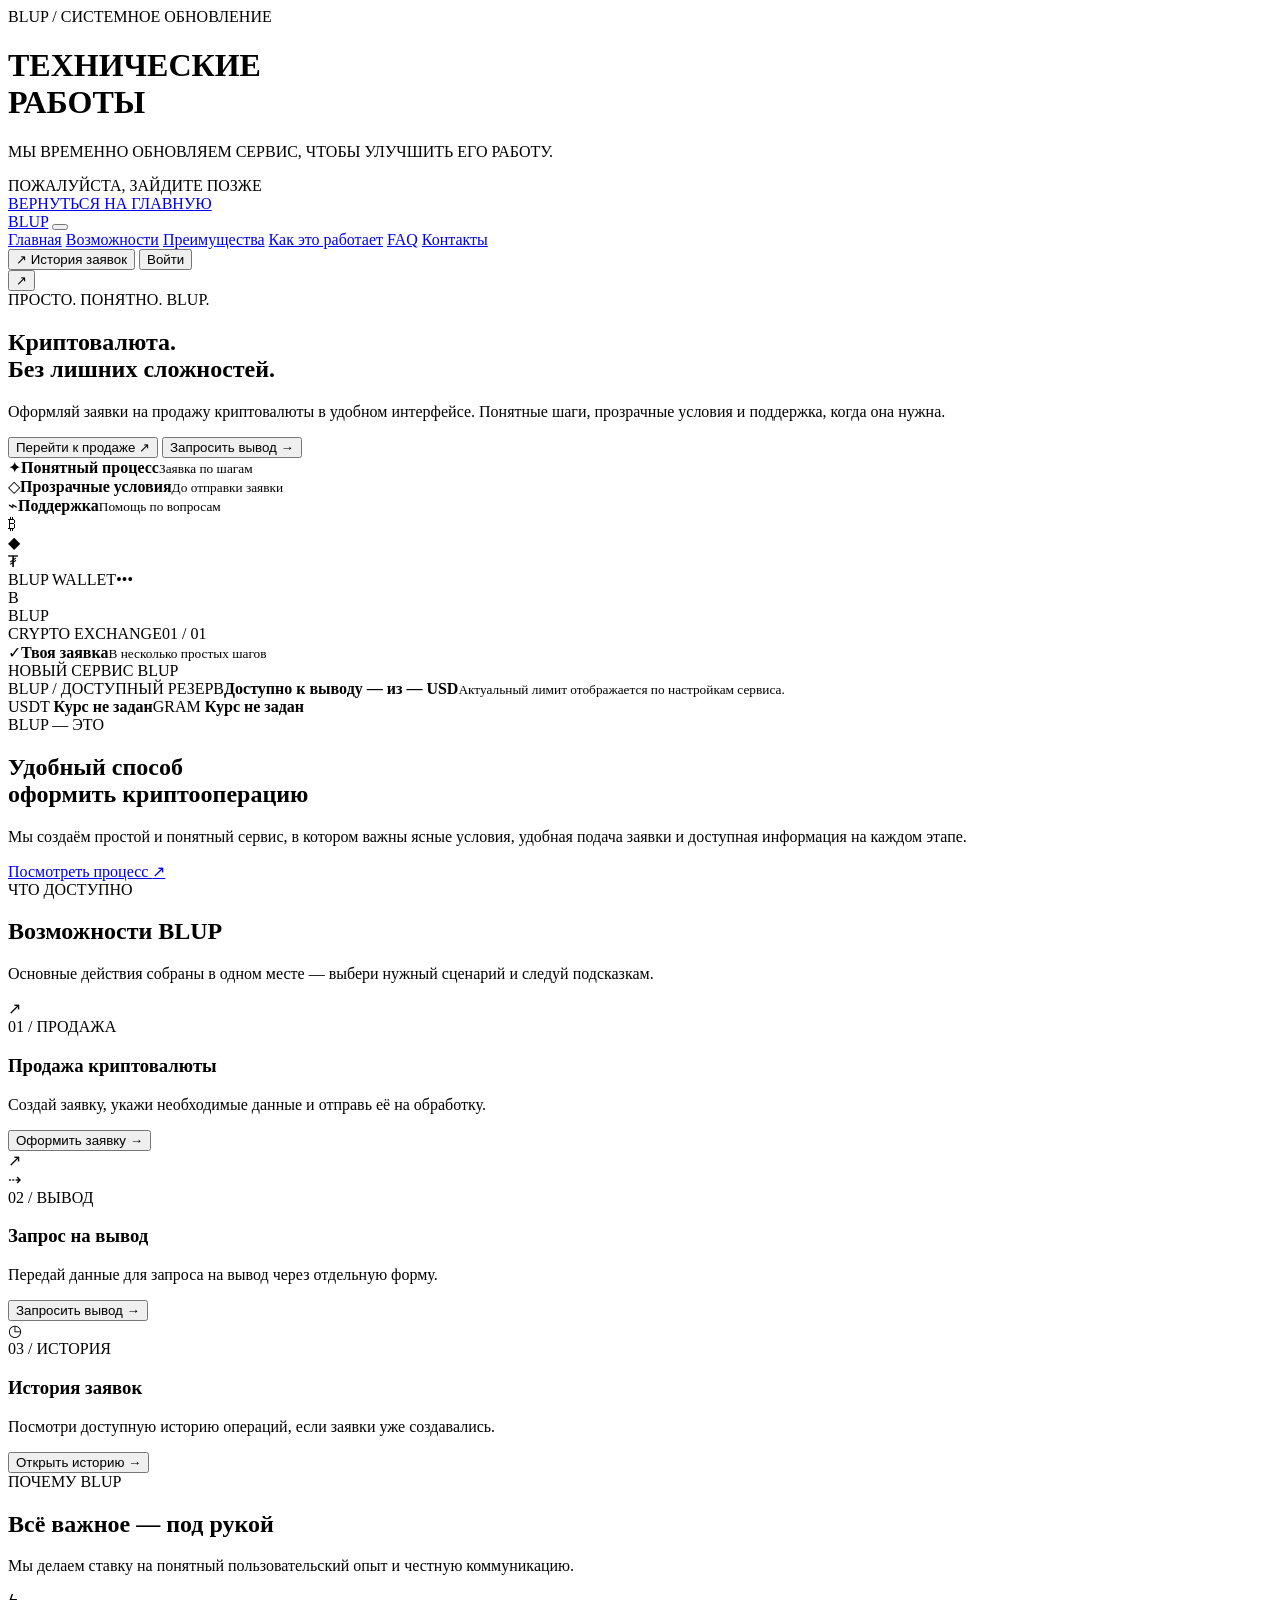
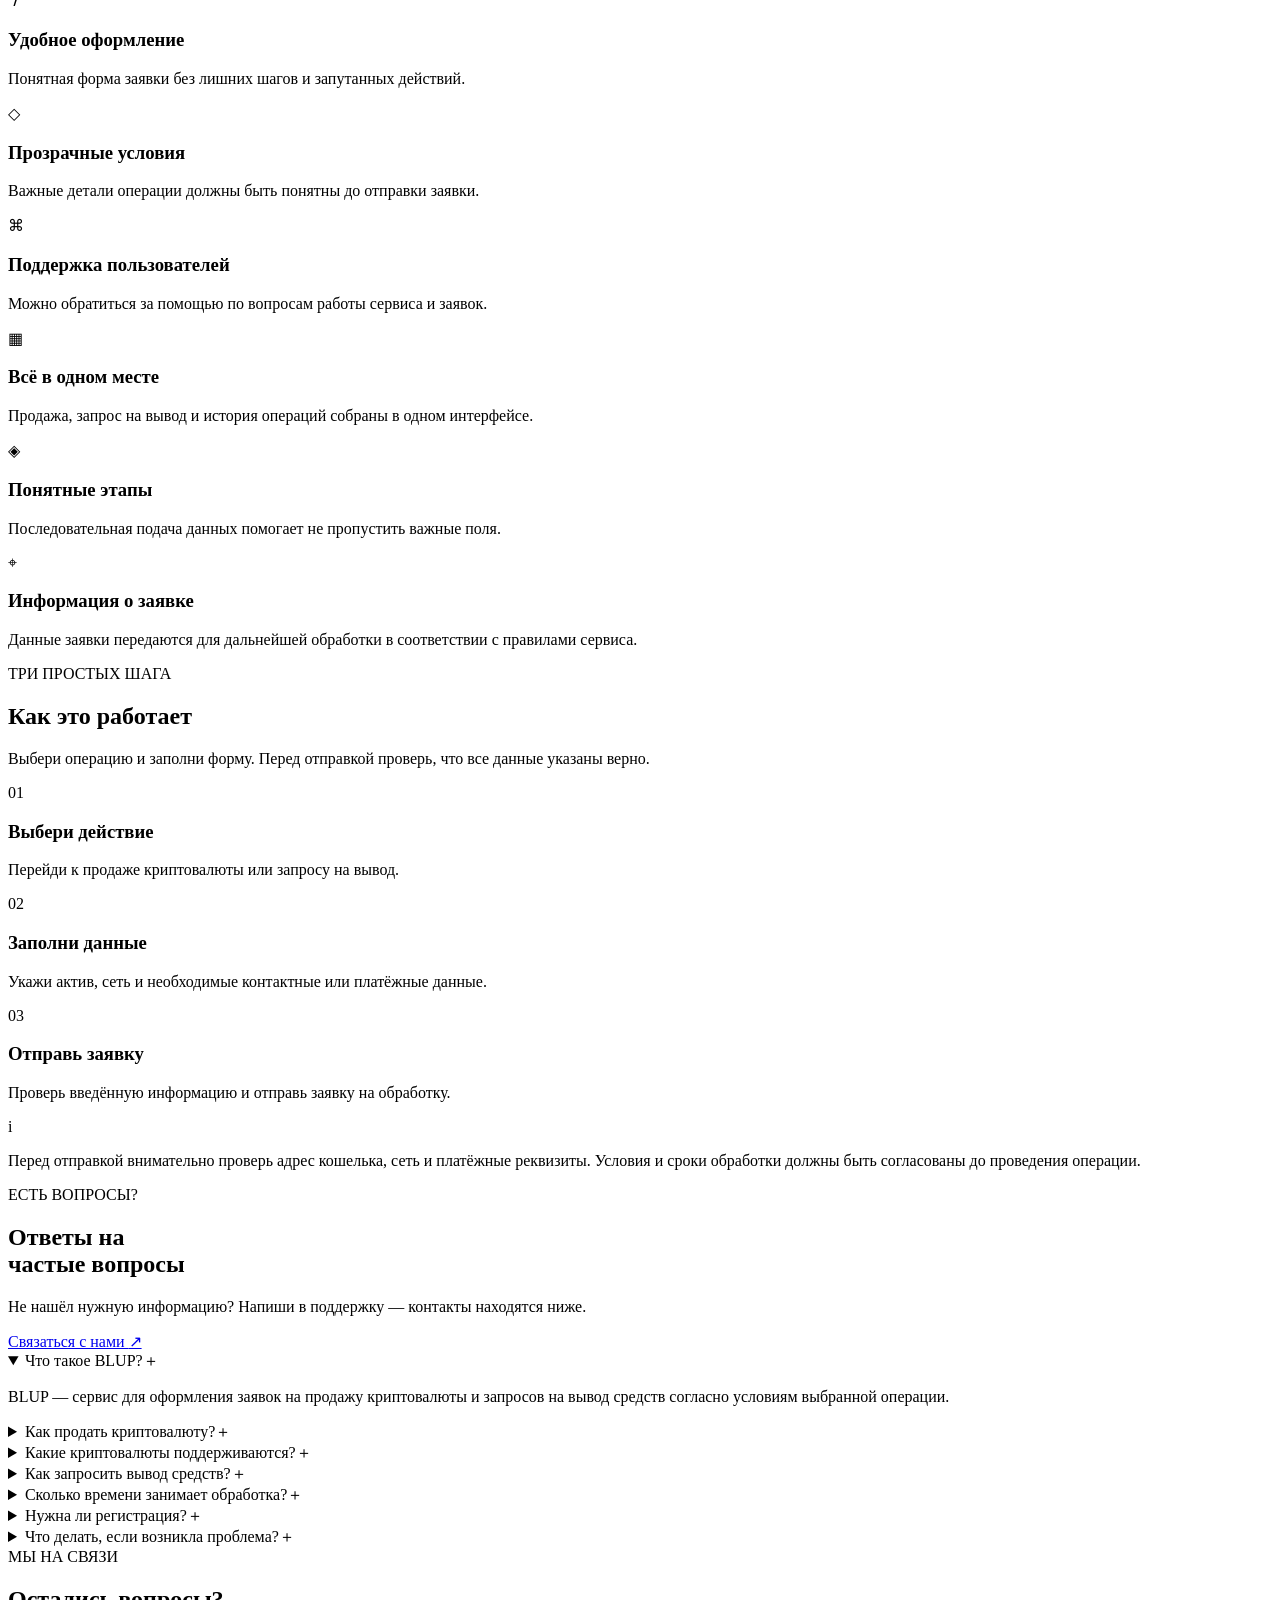
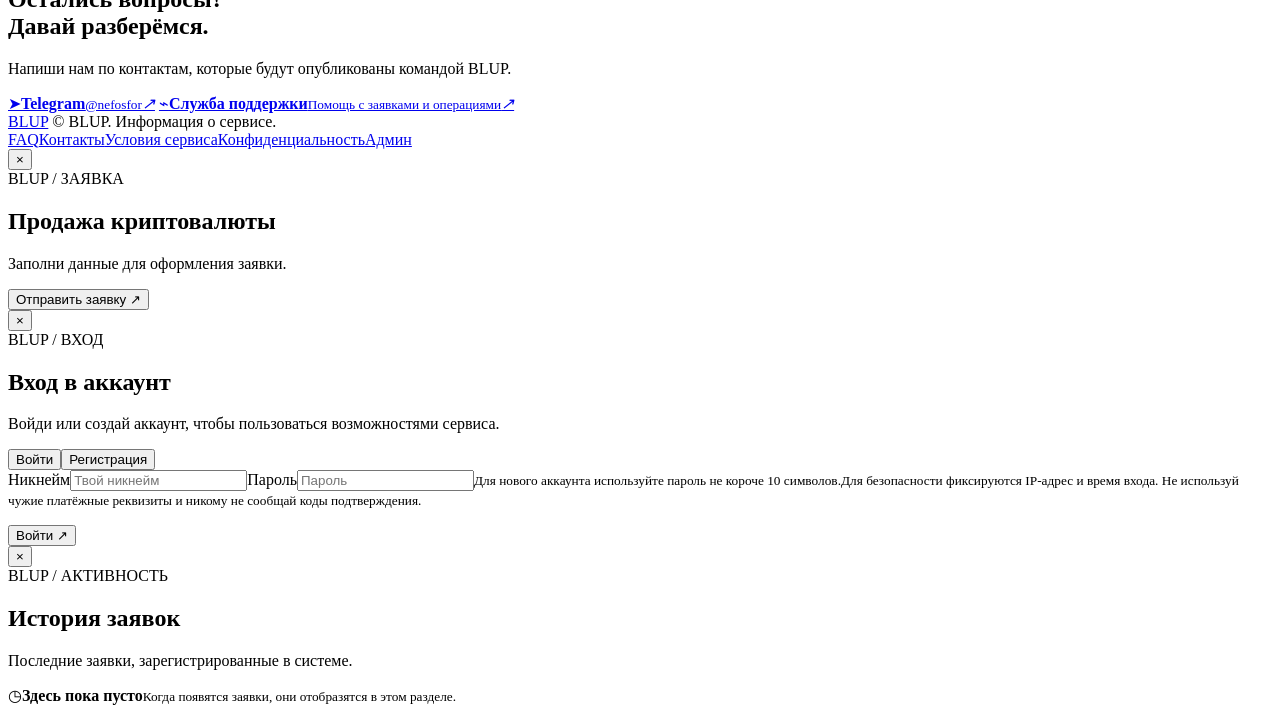
==== commit 953eac79: "Update index.html" ====
--- a/public/index.html
+++ b/public/index.html
@@ -163,7 +163,7 @@
   <div class="modal-backdrop" id="authBackdrop" aria-hidden="true">
     <section class="modal auth-modal" role="dialog" aria-modal="true" aria-labelledby="authTitle">
       <button class="modal-close" id="authClose" aria-label="Закрыть">×</button>
-      <div class="modal-eyebrow">BLUP / АККАУНТ</div><h2 id="authTitle">Вход в аккаунт</h2><p class="modal-desc">Войди или создай аккаунт, чтобы пользоваться возможностями сервиса.</p>
+      <div class="modal-eyebrow">BLUP / ВХОД</div><h2 id="authTitle">Вход в аккаунт</h2><p class="modal-desc">Войди или создай аккаунт, чтобы пользоваться возможностями сервиса.</p>
       <div class="auth-tabs"><button class="selected" data-auth="login">Войти</button><button data-auth="register">Регистрация</button></div>
       <form id="authForm"><label>Никнейм<input name="nickname" minlength="3" required placeholder="Твой никнейм" autocomplete="username"></label><label>Пароль<input name="password" type="password" minlength="4" required placeholder="Пароль" autocomplete="current-password"></label><small class="auth-password-hint" id="passwordHint">Для нового аккаунта используйте пароль не короче 10 символов.</small><small class="auth-password-hint">Для безопасности фиксируются IP-адрес и время входа. Не используй чужие платёжные реквизиты и никому не сообщай коды подтверждения.</small><p class="form-message" id="authMessage"></p><button class="btn btn-primary btn-submit" type="submit" id="authSubmit">Войти <span>↗</span></button></form>
     </section>
@@ -179,4 +179,4 @@
   <div class="toast" id="toast"></div>
   <script src="/app.js"></script>
 </body>
-</html>+</html>
